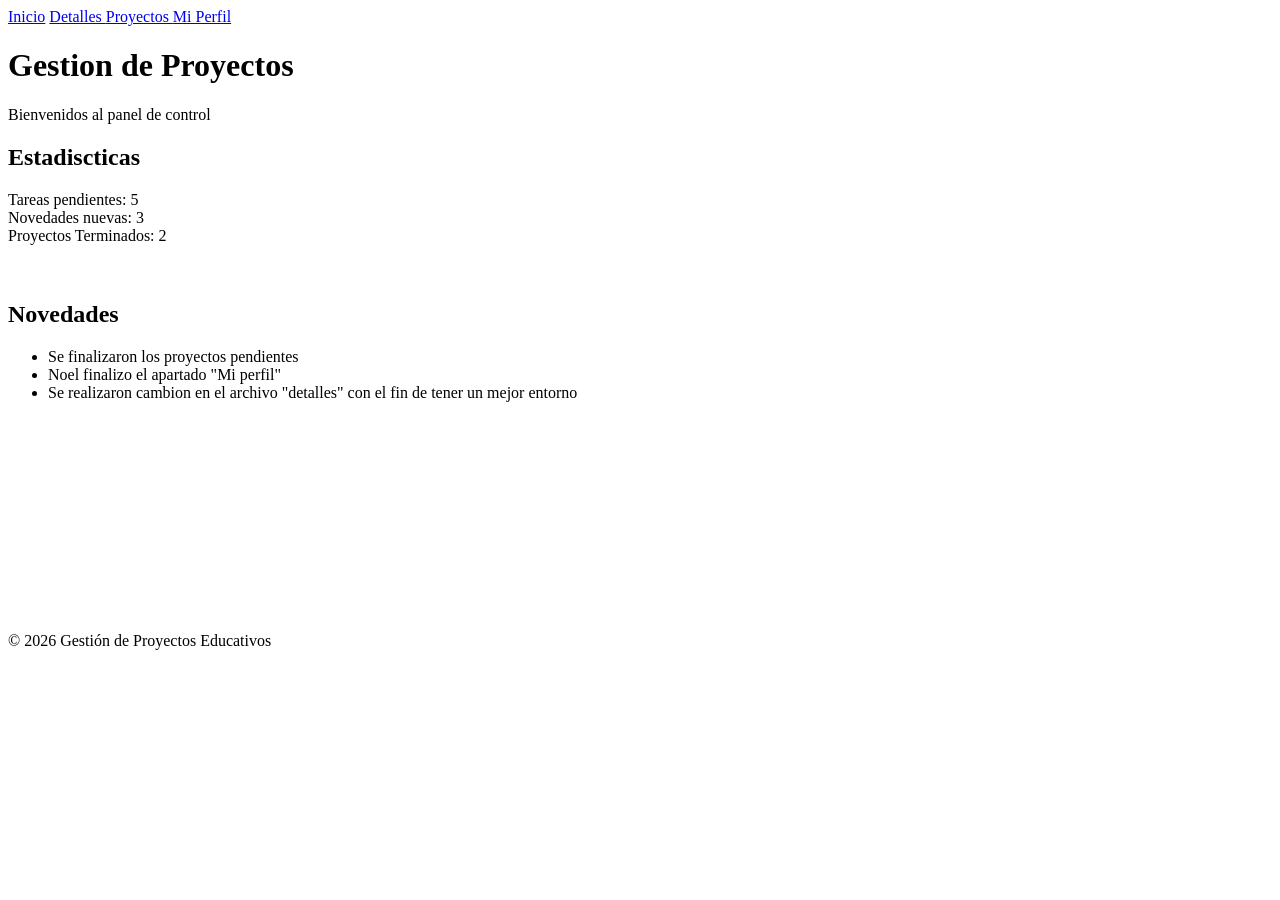
==== index.html @ 0f6deae3 "Cambiando algunos detalles en las vistas" ====
<!DOCTYPE html>
<html lang="es">

<head>
    <meta charset="UTF-8">
    <meta name="viewport" content="width=device-width, initial-scale=1.0">
    <title>Pagina Principal</title>
</head>

<body>
    <header>
        <nav>
            <a href="index.html">Inicio</a>
            <a href="detalle.html"> Detalles </a>
            <a href="proyectos.html"> Proyectos </a>
            <a href="perfil.html"> Mi Perfil</a>
        </nav>
        <h1>Gestion de Proyectos</h1>
        <p>Bienvenidos al panel de control</p>
    </header>
    <main>

        <section>
            <h2>Estadiscticas</h2>
            <article>Tareas pendientes: 5</article>
            <article>Novedades nuevas: 3</article>
            <article>Proyectos Terminados: 2</article>

        </section>

        <section>
            <br><br>
            <h2>Novedades</h2>
            <ul>
                <li>Se finalizaron los proyectos pendientes</li>
                <li>Noel finalizo el apartado "Mi perfil"</li>
                <li>Se realizaron cambion en el archivo "detalles" con el fin de tener un mejor entorno</li>
            </ul>

        </section>

        <br><br><br><br><br><br><br><br><br><br><br>

    </main>
    <footer>
        <p>&copy; 2026 Gestión de Proyectos Educativos</p>
    </footer>

</body>

</html>
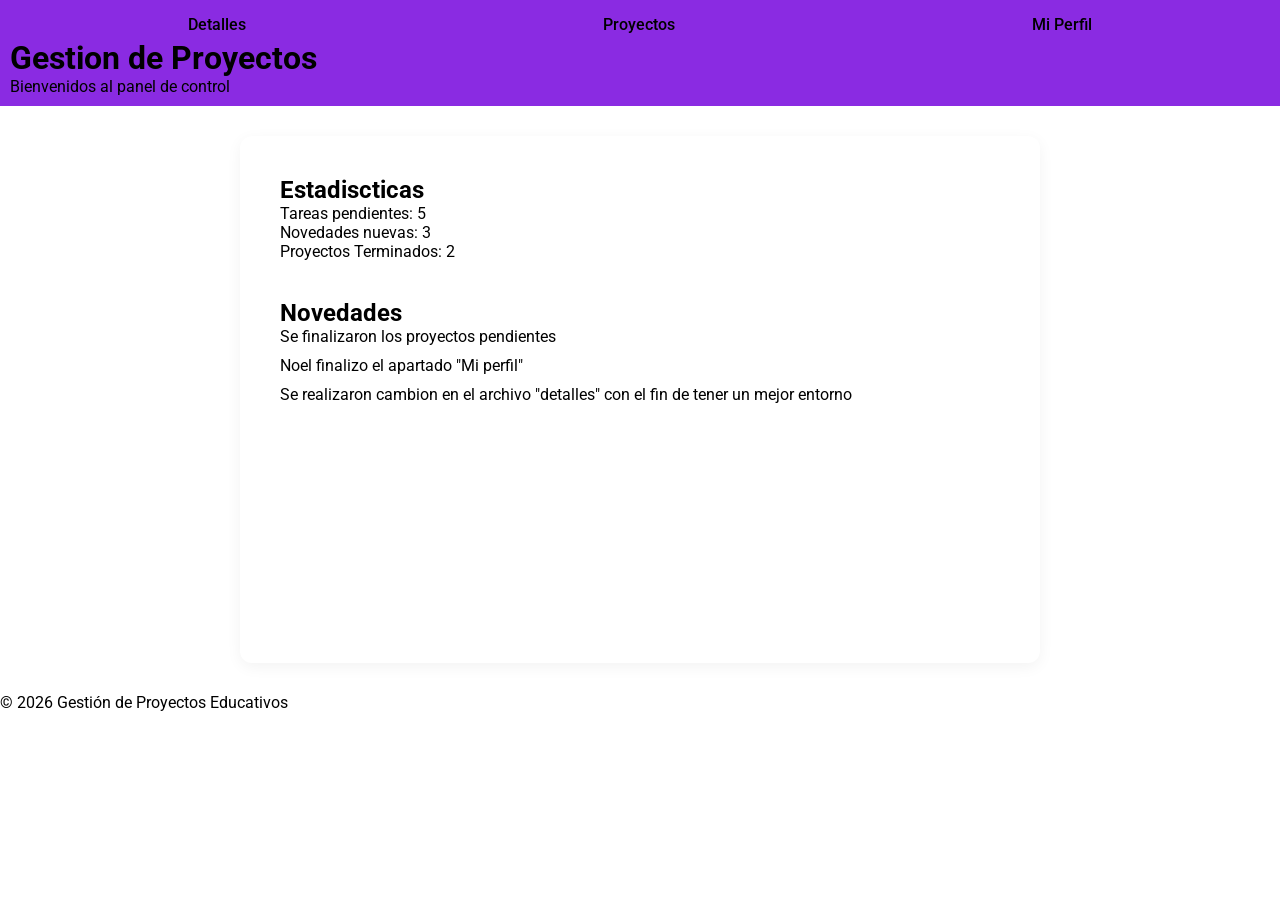
==== commit 300a4aa0: "Agregando estilos a los proyectos" ====
--- a/index.html
+++ b/index.html
@@ -5,12 +5,16 @@
     <meta charset="UTF-8">
     <meta name="viewport" content="width=device-width, initial-scale=1.0">
     <title>Pagina Principal</title>
+    <link rel="stylesheet" href="css/styles.css">
+    <link rel="preconnect" href="https://fonts.googleapis.com">
+    <link rel="preconnect" href="https://fonts.gstatic.com" crossorigin>
+    <link href="https://fonts.googleapis.com/css2?family=Roboto:ital,wght@0,100..900;1,100..900&display=swap"
+        rel="stylesheet">
 </head>
 
 <body>
     <header>
         <nav>
-            <a href="index.html">Inicio</a>
             <a href="detalle.html"> Detalles </a>
             <a href="proyectos.html"> Proyectos </a>
             <a href="perfil.html"> Mi Perfil</a>
--- a/css/styles.css
+++ b/css/styles.css
@@ -0,0 +1,149 @@
+@import url(https://fonts.googleapis.com/css2?family=Roboto:ital,wght@0,100..900;1,100..900&display=swap);
+
+/*Importar la fuente Roboto a css*/
+:root {
+    --fuente: 'Roboto';
+    /*variable de fuente*/
+    /*se usa con var(--fuente), por ejemplo font-family: var(--fuente);*/
+    --text-size: 1.2rem;
+    /*variable de tamaño de texto*/
+}
+
+* {
+    box-sizing: border-box;
+    padding: 0;
+    margin: 0;
+    font-family: var(--fuente);
+}
+
+main {
+    max-width: 800px;
+    margin: 30px auto;
+    padding: 40px;
+    background-color: #ffffff;
+    border-radius: 12px;
+    box-shadow: 0 4px 15px rgba(0, 0, 0, 0.05);
+}
+
+main p {
+    line-height: 1.6;
+    color: #444;
+    margin-bottom: 20px;
+}
+
+main img {
+    display: block;
+    max-width: 100%;
+    width: 250px;
+    margin: 0 auto 30px auto;
+}
+
+main ul {
+    padding-left: 20px;
+    margin-bottom: 30px;
+}
+
+main ul li {
+    margin-bottom: 10px;
+}
+
+main a {
+    color: #8A2BE2;
+    text-decoration: none;
+    font-weight: 500;
+    transition: color 0.3s ease;
+}
+
+main a:hover {
+    color: #4B0082;
+    text-decoration: underline;
+}
+
+main .integrantes {
+    background-color: #f8f9fa;
+    padding: 25px;
+    border-radius: 8px;
+    border-left: 5px solid #8A2BE2;
+}
+
+main section h3 {
+    margin-top: 0;
+    color: #222;
+}
+
+main section ul {
+    list-style-type: none;
+    padding-left: 0;
+    margin-bottom: 0;
+}
+
+
+/*Proyectos.html*/
+
+/* header */
+
+header {
+    display: flex;
+    flex-direction: column;
+    padding: 10px;
+    background-color: #8A2BE2;
+}
+
+.menu {
+    border: none;
+    background-color: #8A2BE2;
+    padding: 5px 0px 0px 0px;
+}
+
+nav {
+    display: none;
+}
+
+/* main */
+
+/* section */
+
+.proyectos {
+    display: flex;
+    flex-direction: column;
+    font-size: var(--text-size);
+}
+
+.proyecto {
+    background-color: #f8f9fa;
+    border-radius: 8px;
+    border-left: 5px solid #8A2BE2;
+    padding: 10px 10px;
+    margin: 15px 0px 0px 0px;
+}
+
+.titulo-proyecto {
+    margin: 10px 0px;
+}
+
+
+/* Navegación en desktop (ancho mínimo 769 px)  */
+
+@media (min-width: 769px) {
+    .menu {
+        display: none;
+    }
+
+    nav {
+        display: flex;
+        justify-content: space-around;
+    }
+
+    nav a {
+        margin: 5px 0px;
+        color: #000;
+        text-decoration: none;
+        font-weight: 500;
+        transition: color 0.3s ease;
+    }
+
+    nav a:hover {
+        color: #fff;
+        text-decoration: underline;
+    }
+}
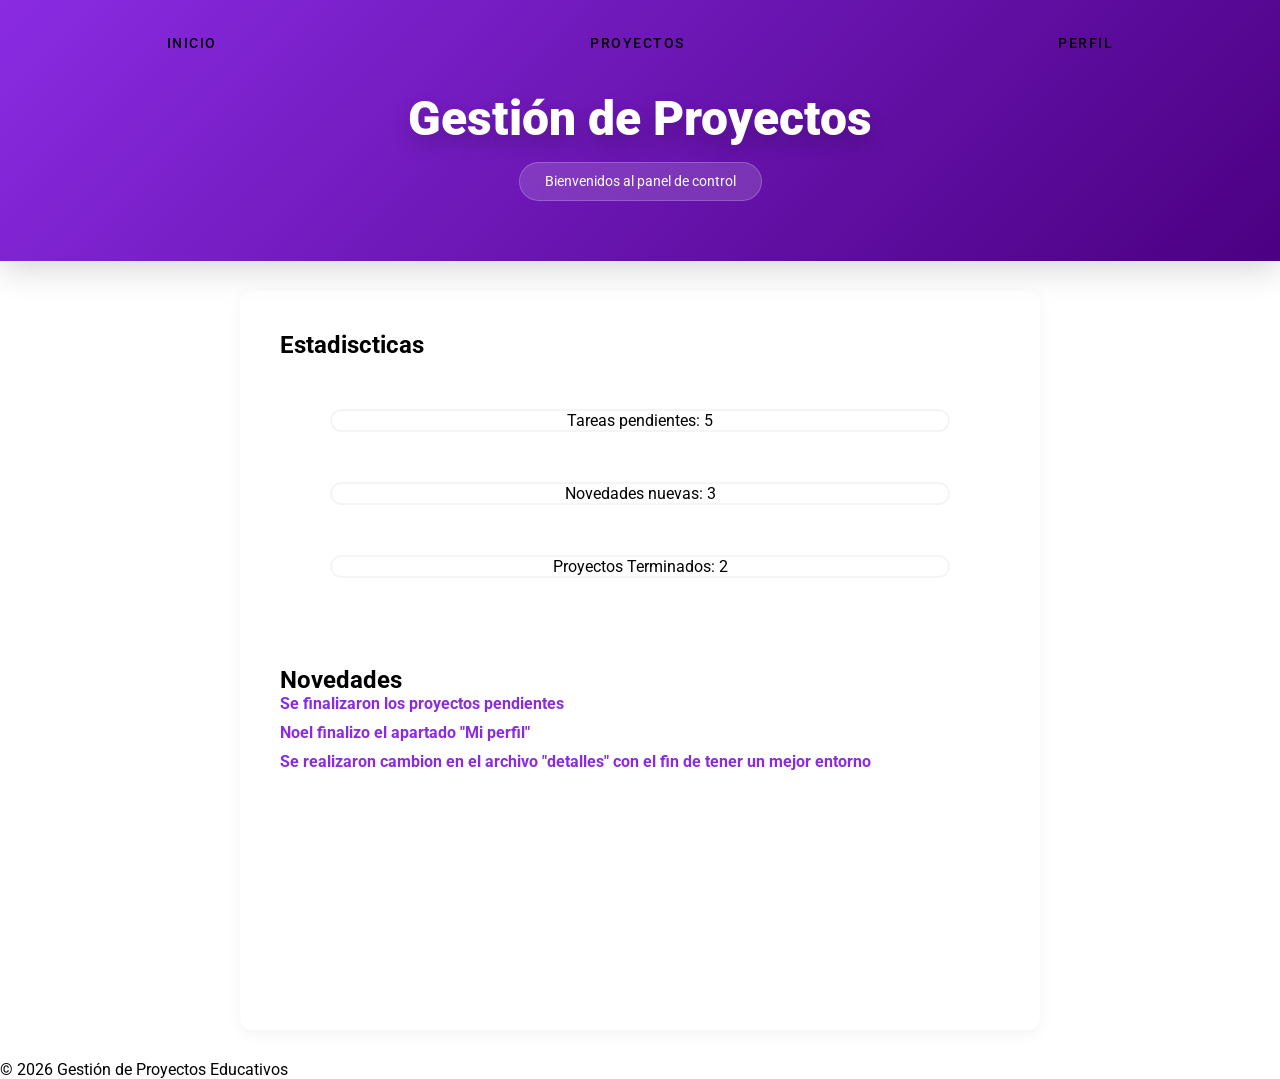
==== commit ff884985: "Cambios en el header de todos para mantener constancia visual, y cambios pequeños en elementos visua" ====
--- a/index.html
+++ b/index.html
@@ -15,12 +15,16 @@
 <body>
     <header>
         <nav>
-            <a href="detalle.html"> Detalles </a>
-            <a href="proyectos.html"> Proyectos </a>
-            <a href="perfil.html"> Mi Perfil</a>
+            <a href="index.html">Inicio</a>
+            <a href="proyectos.html">Proyectos</a>
+            <a href="perfil.html">Perfil</a>
         </nav>
-        <h1>Gestion de Proyectos</h1>
-        <p>Bienvenidos al panel de control</p>
+        <div class="header-content">
+            <h1>Gestión de Proyectos</h1>
+            <div class="proyecto-info">
+                <p>Bienvenidos al panel de control</p>
+            </div>
+        </div>
     </header>
     <main>
 
@@ -36,9 +40,9 @@
             <br><br>
             <h2>Novedades</h2>
             <ul>
-                <li>Se finalizaron los proyectos pendientes</li>
-                <li>Noel finalizo el apartado "Mi perfil"</li>
-                <li>Se realizaron cambion en el archivo "detalles" con el fin de tener un mejor entorno</li>
+                <li style="font-weight: bold; color: #8A2BE2;">Se finalizaron los proyectos pendientes</li>
+                <li style="font-weight: bold; color: #8A2BE2;">Noel finalizo el apartado "Mi perfil"</li>
+                <li style="font-weight: bold; color: #8A2BE2;">Se realizaron cambion en el archivo "detalles" con el fin de tener un mejor entorno</li>
             </ul>
 
         </section>
--- a/css/styles.css
+++ b/css/styles.css
@@ -77,6 +77,69 @@
     margin-bottom: 0;
 }
 
+/*Perfil*/
+
+h1 {
+    margin: 100px;
+    text-align: center;
+}
+.containerPerfil {
+    margin: 80px auto;
+    display: grid;
+    grid-template-rows: repeat(5,1fr);
+
+}
+article {
+    display: flex;
+    gap: 20px;
+    border-radius: 20px;
+    flex-direction: column;
+    text-align: center;
+    align-items: center;
+    justify-content: space-between;
+    border: 2px solid #f5f5f5;
+    margin-left: 50px;
+    margin-right: 50px;
+    margin: 50px;
+}
+article:hover {
+    box-shadow: 0 2px 15px 0 #000000;
+}
+img {
+    width: 100px;
+}
+.img-perfiles { 
+    display: grid;
+    width: 100%;
+    grid-template-columns: repeat(3,1fr);
+    grid-template-rows: repeat(4,1fr,);
+    border-bottom: solid #f5f5f5;
+}
+.img-gradiente {
+    background-image: linear-gradient(to top, gray 0%,black 100%);
+    grid-column: 1/4;
+    grid-row: 1/3;
+    border-top-left-radius: 20px;
+    border-top-right-radius: 20px;
+}
+.img-perfil {
+    align-self: center;
+    border-radius: 50%;
+    width: 100%;
+    transform: scale(0.5);
+    grid-column: 2;
+    grid-row: 2/4;
+}
+.img-fondo {
+    border-top-left-radius: 20px;
+    border-top-right-radius: 20px;
+    width: 100%;
+    height: 400px;
+    grid-column: 1/4;
+    grid-row: 1/3;
+    object-fit: cover;
+}
+
 
 /*Proyectos.html*/
 
@@ -85,18 +148,80 @@
 header {
     display: flex;
     flex-direction: column;
-    padding: 10px;
-    background-color: #8A2BE2;
-}
-
-.menu {
-    border: none;
-    background-color: #8A2BE2;
-    padding: 5px 0px 0px 0px;
+    padding: 80px 20px 60px 20px;
+    background: linear-gradient(135deg, #8A2BE2 0%, #4B0082 100%);
+    color: white;
+    box-shadow: 0 10px 30px rgba(0, 0, 0, 0.15);
+    position: relative;
+    overflow: hidden;
 }
 
 nav {
-    display: none;
+    width: 100%;
+    position: absolute;
+    top: 30px;
+    left: 0;
+    display: flex;
+    justify-content: center;
+    gap: 40px;
+}
+
+nav a {
+    color: rgba(255, 255, 255, 0.8);
+    text-decoration: none;
+    font-weight: 600;
+    font-size: 0.85rem;
+    text-transform: uppercase;
+    letter-spacing: 1.5px;
+    transition: all 0.3s ease;
+}
+
+nav a:hover {
+    color: white;
+    transform: translateY(-2px);
+}
+
+header h1 {
+    margin: 10px 0 15px 0;
+    font-size: 3rem;
+    font-weight: 900;
+    text-align: center;
+    text-shadow: 0 10px 20px rgba(0, 0, 0, 0.2);
+}
+
+.header-content {
+    text-align: center;
+}
+
+.proyecto-info {
+    display: flex;
+    justify-content: center;
+    gap: 25px;
+    font-size: 0.9rem;
+    background: rgba(255, 255, 255, 0.15);
+    padding: 10px 25px;
+    border-radius: 100px;
+    width: fit-content;
+    margin: 0 auto;
+    backdrop-filter: blur(10px);
+    border: 1px solid rgba(255, 255, 255, 0.2);
+}
+
+main img {
+    display: block;
+    max-width: 100%;
+    width: 280px;
+    margin: 0 auto 50px auto;
+}
+
+@media (max-width: 768px) {
+    header h1 { font-size: 2rem; }
+    nav { gap: 20px; top: 20px; }
+    .proyecto-info {
+        flex-direction: column;
+        gap: 5px;
+        border-radius: 15px;
+    }
 }
 
 /* main */
@@ -106,19 +231,36 @@
 .proyectos {
     display: flex;
     flex-direction: column;
-    font-size: var(--text-size);
+    gap: 20px;
 }
 
 .proyecto {
+    display: flex;
+    flex-direction: column;
+    gap: 15px;
+    padding: 25px;
+    align-items: center;
+    text-align: center;
     background-color: #f8f9fa;
     border-radius: 8px;
     border-left: 5px solid #8A2BE2;
-    padding: 10px 10px;
-    margin: 15px 0px 0px 0px;
-}
-
-.titulo-proyecto {
-    margin: 10px 0px;
+    margin: 15px 0;
+}
+
+.proyecto a {
+    align-self: center;
+    background-color: #8A2BE2;
+    color: white !important;
+    padding: 10px 20px;
+    border-radius: 5px;
+    text-decoration: none;
+    font-weight: bold;
+    transition: background 0.3s, transform 0.2s;
+}
+
+.proyecto a:hover {
+    background-color: #4B0082;
+    transform: translateY(-2px);
 }
 
 
@@ -146,4 +288,39 @@
         color: #fff;
         text-decoration: underline;
     }
+}
+
+nav a:active, .proyecto a:active {
+    transform: scale(0.95); 
+}
+
+nav a:focus, .proyecto a:focus, select:focus {
+    outline: 2px solid #4B0082;
+    outline-offset: 3px;
+}
+
+aside form {
+    display: flex;
+    flex-direction: column; /* Alinea etiquetas y selects uno abajo del otro */
+    gap: 12px;              /* Espacio uniforme entre cada campo */
+    padding: 20px;
+    background-color: #ffffff;
+    border: 1px solid #e0e0e0;
+    border-radius: 10px;
+    box-shadow: 0 2px 5px rgba(0,0,0,0.02);
+}
+
+aside select {
+    padding: 10px;
+    border: 1px solid #ccc;
+    border-radius: 5px;
+    font-size: 0.9rem;
+    background-color: white;
+    cursor: pointer;
+    transition: border-color 0.3s;
+}
+
+aside select:focus {
+    border-color: #8A2BE2; /* El violeta de tu proyecto */
+    outline: none;
 }
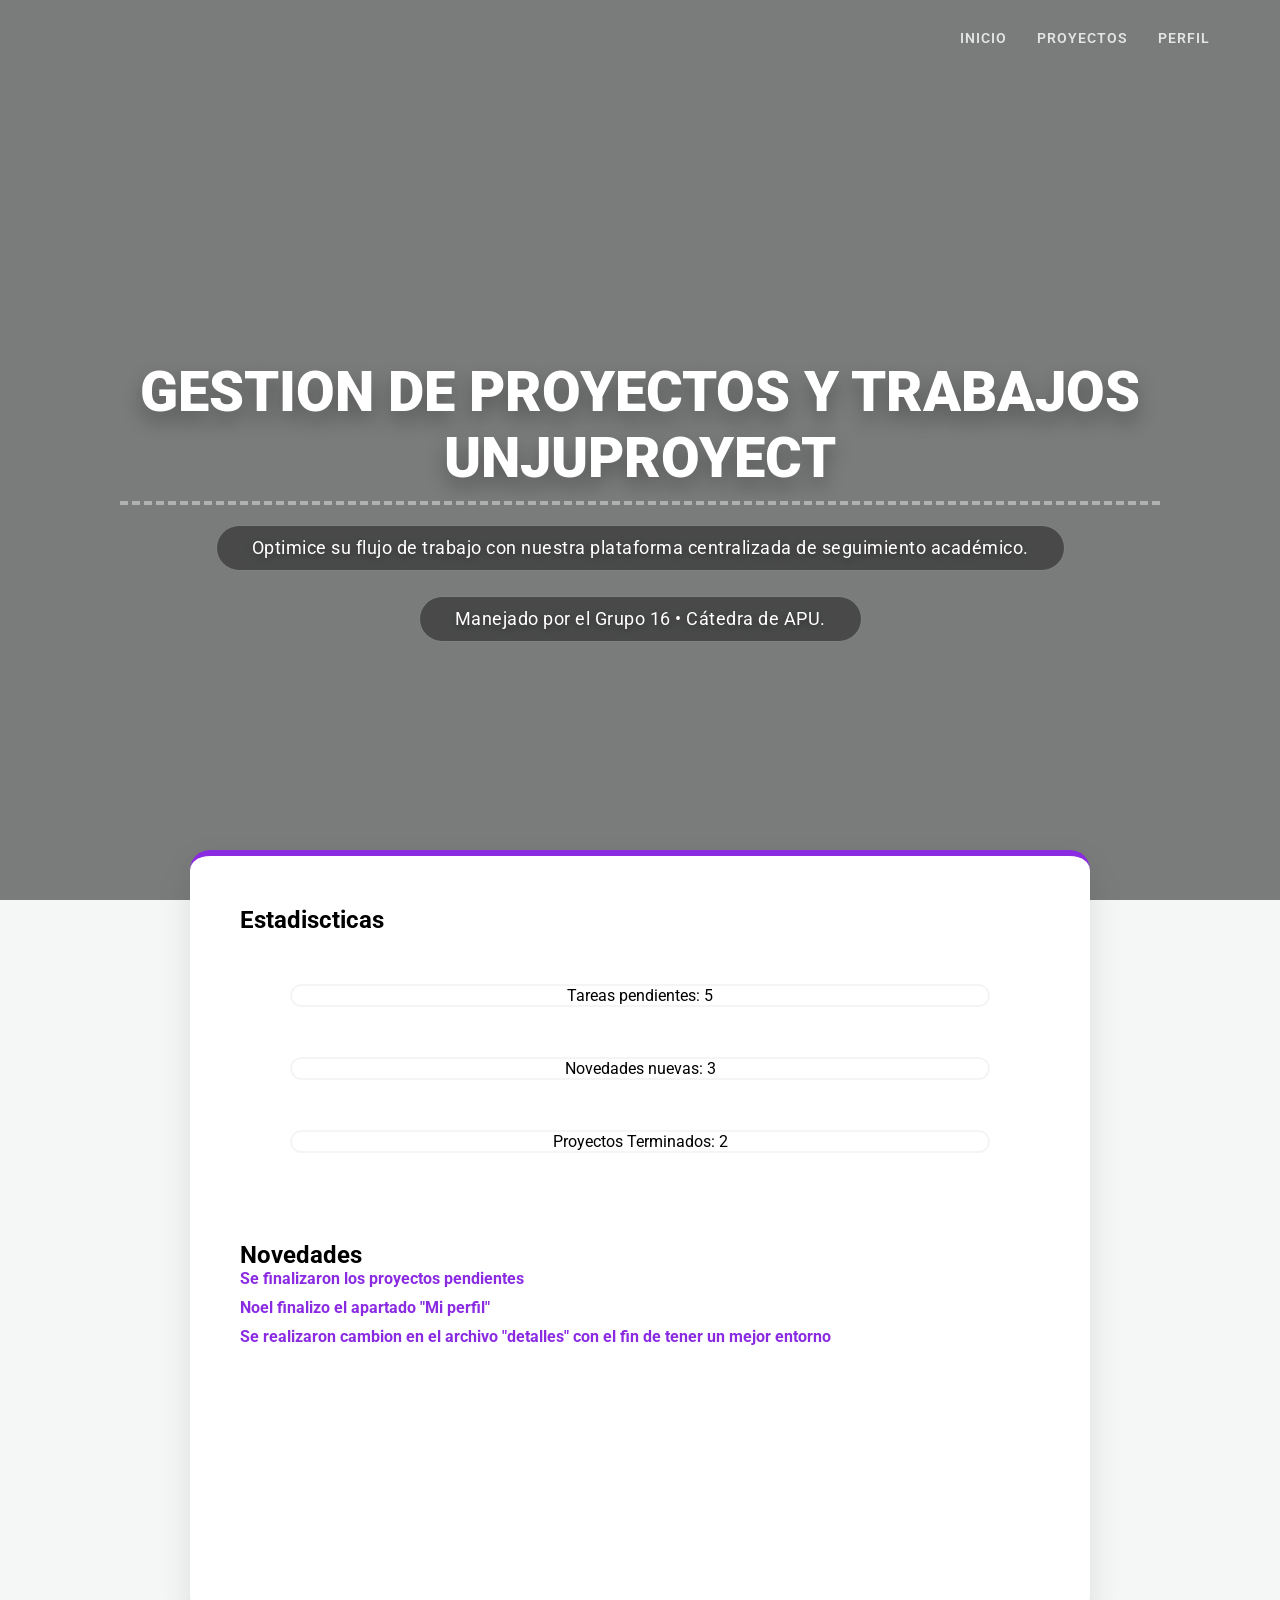
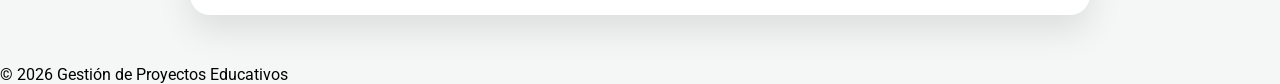
==== commit a2768be6: "Cambios en el header y en el fondo a un tono mas gris," ====
--- a/index.html
+++ b/index.html
@@ -10,6 +10,21 @@
     <link rel="preconnect" href="https://fonts.gstatic.com" crossorigin>
     <link href="https://fonts.googleapis.com/css2?family=Roboto:ital,wght@0,100..900;1,100..900&display=swap"
         rel="stylesheet">
+        <style>
+        #titulo-h1 {
+            color: #ffffff;
+            font-size: 3.5rem;
+            font-weight: 900;
+            text-transform: uppercase;
+            display: inline-block;
+            padding-bottom: 10px;
+            margin-bottom: 20px;
+    
+            border-bottom: 4px dashed rgba(255, 255, 255, 0.4); 
+    
+            text-shadow: 0 10px 20px rgba(0, 0, 0, 0.3);
+}
+        </style>
 </head>
 
 <body>
@@ -20,9 +35,10 @@
             <a href="perfil.html">Perfil</a>
         </nav>
         <div class="header-content">
-            <h1>Gestión de Proyectos</h1>
+            <h1 id="titulo-h1">Gestion de Proyectos y Trabajos UNJUPROYECT</h1>
             <div class="proyecto-info">
-                <p>Bienvenidos al panel de control</p>
+                <p>Optimice su flujo de trabajo con nuestra plataforma centralizada de seguimiento académico.</p>
+                <p>Manejado por el Grupo 16 • Cátedra de APU.</p>
             </div>
         </div>
     </header>
--- a/css/styles.css
+++ b/css/styles.css
@@ -17,12 +17,15 @@
 }
 
 main {
-    max-width: 800px;
-    margin: 30px auto;
-    padding: 40px;
+    max-width: 900px;
+    margin: -50px auto 50px auto;
+    padding: 50px;
     background-color: #ffffff;
-    border-radius: 12px;
-    box-shadow: 0 4px 15px rgba(0, 0, 0, 0.05);
+    border-radius: 20px;
+    box-shadow: 0 15px 35px rgba(0, 0, 0, 0.1);
+    position: relative;
+    z-index: 10;
+    border-top: 6px solid #8A2BE2;
 }
 
 main p {
@@ -148,10 +151,16 @@
 header {
     display: flex;
     flex-direction: column;
-    padding: 80px 20px 60px 20px;
-    background: linear-gradient(135deg, #8A2BE2 0%, #4B0082 100%);
+    justify-content: center;
+    align-items: center;
+    height: 100vh;
+    width: 100%;
+    padding: 20px;
+    background-image: linear-gradient(rgba(0, 0, 0, 0.5), rgba(0, 0, 0, 0.5)), url('https://www.unir.net/wp-content/uploads/2021/02/Pro1.webp');
+    background-size: cover;
+    background-position: center;
+    background-attachment: fixed;
     color: white;
-    box-shadow: 0 10px 30px rgba(0, 0, 0, 0.15);
     position: relative;
     overflow: hidden;
 }
@@ -159,34 +168,89 @@
 nav {
     width: 100%;
     position: absolute;
-    top: 30px;
-    left: 0;
-    display: flex;
-    justify-content: center;
+    top: 40px;
+    right: 60px;
+    display: flex;
+    justify-content: flex-end;
     gap: 40px;
 }
 
 nav a {
-    color: rgba(255, 255, 255, 0.8);
+    color: rgba(255, 255, 255, 0.9);
     text-decoration: none;
     font-weight: 600;
-    font-size: 0.85rem;
+    font-size: 0.95rem;
     text-transform: uppercase;
     letter-spacing: 1.5px;
-    transition: all 0.3s ease;
+    position: relative;
+    padding-bottom: 8px;
+    transition: color 0.3s ease;
+}
+
+nav a::after {
+    content: '';
+    position: absolute;
+    width: 0;
+    height: 2px;
+    bottom: 0;
+    left: 0;
+    background-color: #8A2BE2;
+    transition: width 0.5s ease;
 }
 
 nav a:hover {
     color: white;
-    transform: translateY(-2px);
+}
+
+nav a:hover::after {
+    width: 100%;
 }
 
 header h1 {
-    margin: 10px 0 15px 0;
-    font-size: 3rem;
+    font-size: 4.5rem;
     font-weight: 900;
     text-align: center;
-    text-shadow: 0 10px 20px rgba(0, 0, 0, 0.2);
+    text-transform: uppercase;
+    text-shadow: 0 10px 30px rgba(0, 0, 0, 0.5);
+    margin-bottom: 40px;
+}
+
+.proyecto-info {
+    display: flex;
+    flex-direction: column;
+    align-items: center;
+    gap: 15px;
+    background: transparent !important;
+    border: none !important;
+    backdrop-filter: none !important;
+    padding: 0 !important;
+    box-shadow: none !important;
+}
+
+.proyecto-info p {
+    background: rgba(0, 0, 0, 0.4);
+    padding: 12px 35px;
+    border-radius: 100px;
+    backdrop-filter: blur(12px);
+    border: 1px solid rgba(255, 255, 255, 0.3);
+    font-size: 1.1rem;
+    letter-spacing: 0.5px;
+    font-weight: 400;
+    color: #ffffff;
+    text-shadow: 0 2px 10px rgba(0, 0, 0, 0.5);
+    transition: all 0.3s ease;
+}
+
+@media (max-width: 768px) {
+    header h1 {
+        font-size: 2.5rem;
+    }
+    nav {
+        right: 0;
+        justify-content: center;
+        padding-right: 0;
+        top: 20px;
+    }
 }
 
 .header-content {
@@ -263,6 +327,12 @@
     transform: translateY(-2px);
 }
 
+.proyecto-info p:hover {
+    background: rgba(138, 43, 226, 0.3);
+    border-color: rgba(138, 43, 226, 0.5);
+    transform: translateY(-3px);
+    cursor: default;
+}
 
 /* Navegación en desktop (ancho mínimo 769 px)  */
 
@@ -272,22 +342,50 @@
     }
 
     nav {
-        display: flex;
-        justify-content: space-around;
-    }
-
-    nav a {
-        margin: 5px 0px;
-        color: #000;
-        text-decoration: none;
-        font-weight: 500;
-        transition: color 0.3s ease;
-    }
-
-    nav a:hover {
-        color: #fff;
-        text-decoration: underline;
-    }
+    width: 100%;
+    position: absolute;
+    top: 30px;
+    right: 50px; 
+    display: flex;
+    justify-content: flex-end; 
+    gap: 30px;
+    padding-right: 20px;
+}
+
+nav a {
+    color: rgba(255, 255, 255, 0.8);
+    text-decoration: none;
+    font-weight: 600;
+    font-size: 0.9rem;
+    text-transform: uppercase;
+    letter-spacing: 1px;
+    position: relative; 
+    padding-bottom: 5px;
+    transition: color 0.3s ease;
+}
+
+nav a::after {
+    content: '';
+    position: absolute;
+    width: 0;
+    height: 2px;
+    bottom: 0;
+    left: 0;
+    background-color: white;
+    transition: width 0.5s ease; 
+}
+
+nav a:hover {
+    color: white;
+}
+
+nav a:hover::after {
+    width: 100%; 
+}
+
+nav a:active {
+    transform: scale(0.95);
+}
 }
 
 nav a:active, .proyecto a:active {
@@ -301,8 +399,8 @@
 
 aside form {
     display: flex;
-    flex-direction: column; /* Alinea etiquetas y selects uno abajo del otro */
-    gap: 12px;              /* Espacio uniforme entre cada campo */
+    flex-direction: column; 
+    gap: 12px;             
     padding: 20px;
     background-color: #ffffff;
     border: 1px solid #e0e0e0;
@@ -321,6 +419,10 @@
 }
 
 aside select:focus {
-    border-color: #8A2BE2; /* El violeta de tu proyecto */
+    border-color: #8A2BE2;
     outline: none;
+}
+
+body {
+    background-color: #f4f7f6; /* Boby gris para el contenido main */
 }
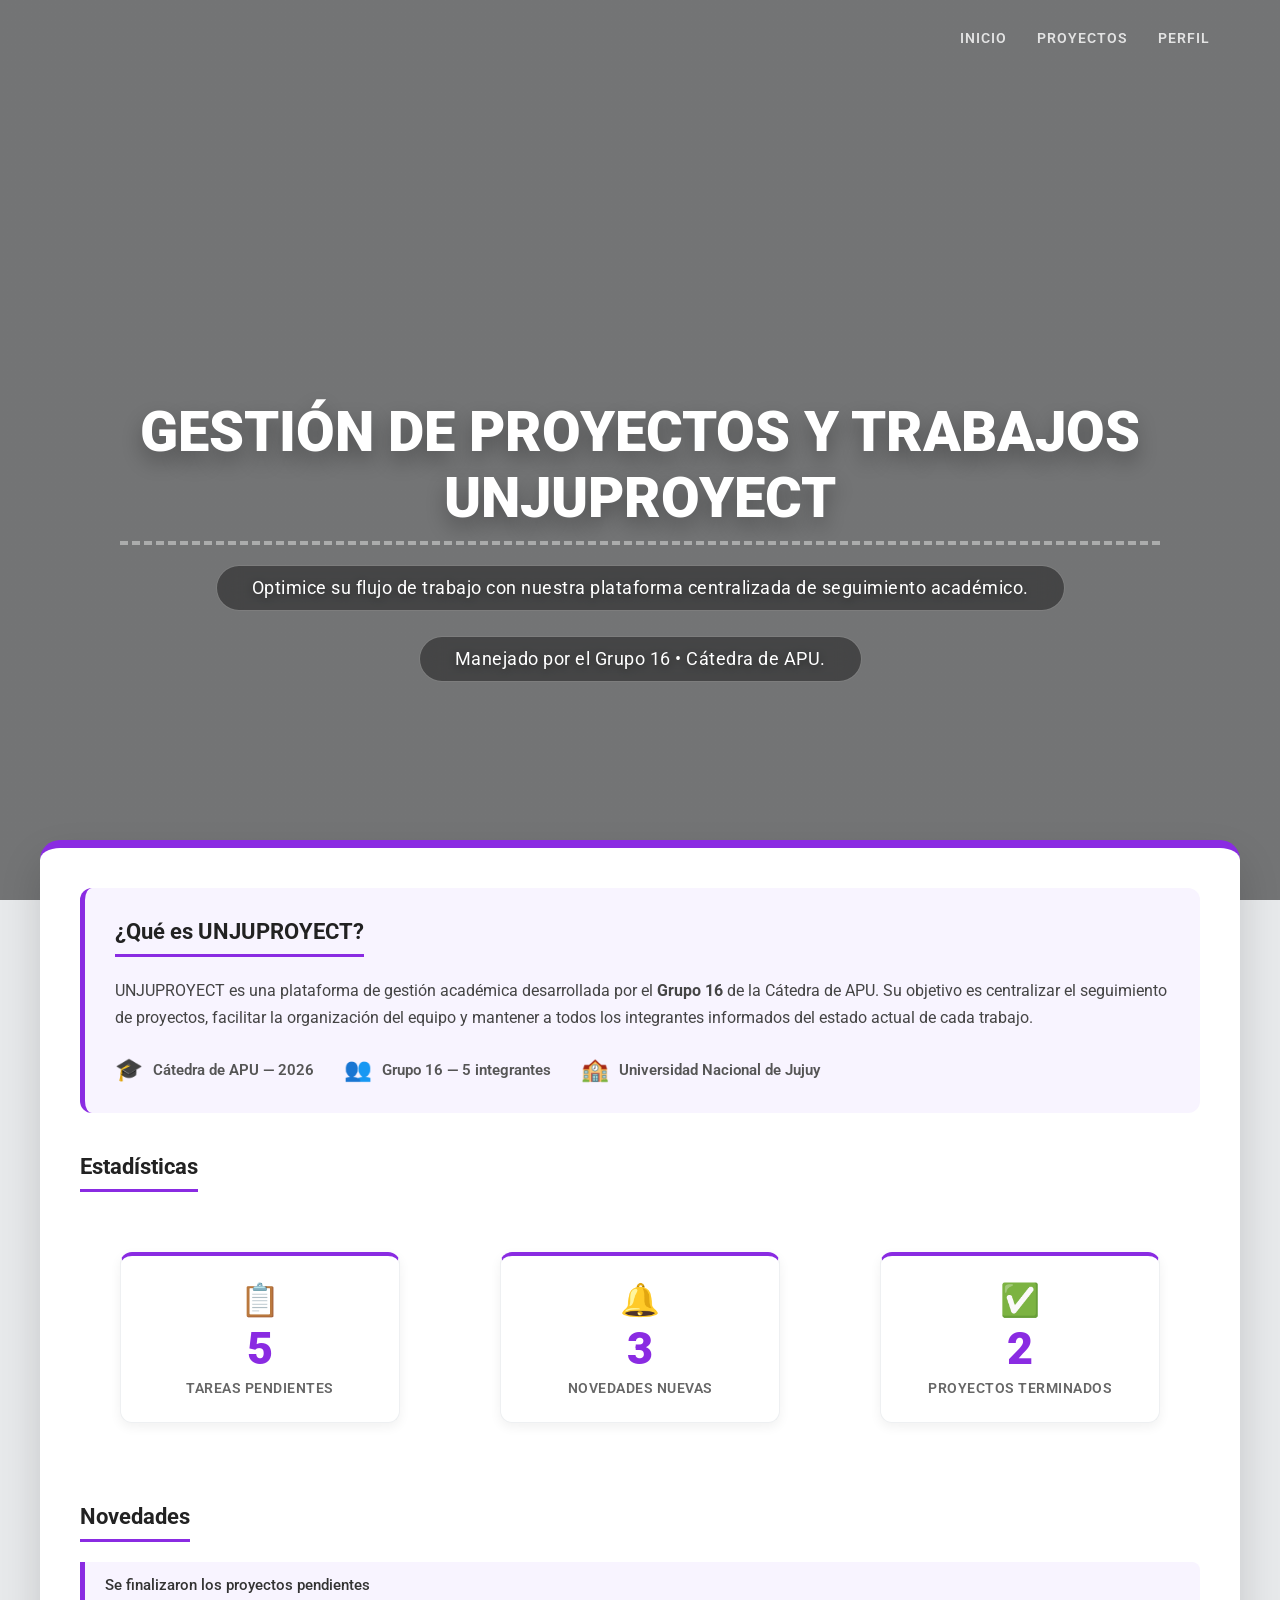
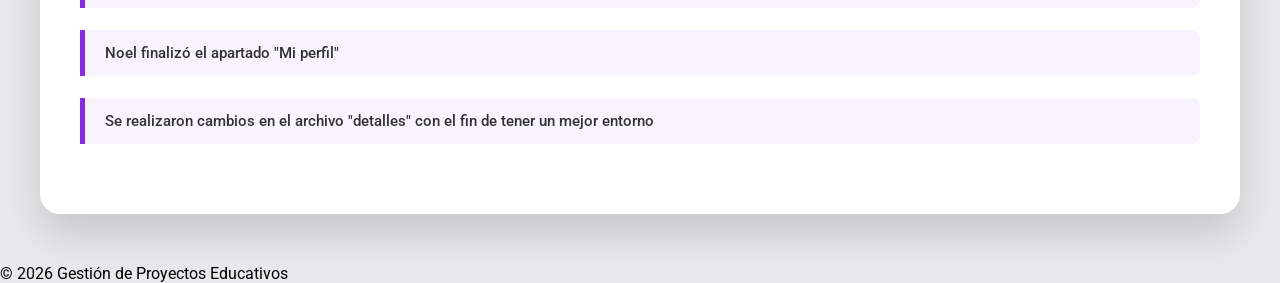
==== commit 79f57797: "Correccion del index, junto a implementacion de mas informacion y se agrego estilo en el archivo sty" ====
--- a/index.html
+++ b/index.html
@@ -10,21 +10,6 @@
     <link rel="preconnect" href="https://fonts.gstatic.com" crossorigin>
     <link href="https://fonts.googleapis.com/css2?family=Roboto:ital,wght@0,100..900;1,100..900&display=swap"
         rel="stylesheet">
-        <style>
-        #titulo-h1 {
-            color: #ffffff;
-            font-size: 3.5rem;
-            font-weight: 900;
-            text-transform: uppercase;
-            display: inline-block;
-            padding-bottom: 10px;
-            margin-bottom: 20px;
-    
-            border-bottom: 4px dashed rgba(255, 255, 255, 0.4); 
-    
-            text-shadow: 0 10px 20px rgba(0, 0, 0, 0.3);
-}
-        </style>
 </head>
 
 <body>
@@ -35,37 +20,78 @@
             <a href="perfil.html">Perfil</a>
         </nav>
         <div class="header-content">
-            <h1 id="titulo-h1">Gestion de Proyectos y Trabajos UNJUPROYECT</h1>
+            <h1 id="titulo-h1">Gestión de Proyectos y Trabajos UNJUPROYECT</h1>
             <div class="proyecto-info">
                 <p>Optimice su flujo de trabajo con nuestra plataforma centralizada de seguimiento académico.</p>
                 <p>Manejado por el Grupo 16 • Cátedra de APU.</p>
             </div>
+            
         </div>
     </header>
+
     <main>
 
-        <section>
-            <h2>Estadiscticas</h2>
-            <article>Tareas pendientes: 5</article>
-            <article>Novedades nuevas: 3</article>
-            <article>Proyectos Terminados: 2</article>
-
+        <section class="seccion-sobre">
+            <h2 class="seccion-titulo">¿Qué es UNJUPROYECT?</h2>
+            <p class="sobre-descripcion">
+                UNJUPROYECT es una plataforma de gestión académica desarrollada por el <strong>Grupo 16</strong>
+                de la Cátedra de APU. Su objetivo es centralizar el seguimiento de proyectos, facilitar
+                la organización del equipo y mantener a todos los integrantes informados del estado actual
+                de cada trabajo.
+            </p>
+            <div class="sobre-datos">
+                <div class="sobre-dato">
+                    <span class="sobre-icono">🎓</span>
+                    <span class="sobre-texto">Cátedra de APU — 2026</span>
+                </div>
+                <div class="sobre-dato">
+                    <span class="sobre-icono">👥</span>
+                    <span class="sobre-texto">Grupo 16 — 5 integrantes</span>
+                </div>
+                <div class="sobre-dato">
+                    <span class="sobre-icono">🏫</span>
+                    <span class="sobre-texto">Universidad Nacional de Jujuy</span>
+                </div>
+            </div>
         </section>
 
-        <section>
-            <br><br>
-            <h2>Novedades</h2>
-            <ul>
-                <li style="font-weight: bold; color: #8A2BE2;">Se finalizaron los proyectos pendientes</li>
-                <li style="font-weight: bold; color: #8A2BE2;">Noel finalizo el apartado "Mi perfil"</li>
-                <li style="font-weight: bold; color: #8A2BE2;">Se realizaron cambion en el archivo "detalles" con el fin de tener un mejor entorno</li>
-            </ul>
-
+        <!-- Sección de estadísticas -->
+        <section class="seccion-estadisticas">
+            <h2 class="seccion-titulo">Estadísticas</h2>
+            <div class="tarjetas-grid">
+                <article class="tarjeta-stat">
+                    <span class="stat-icono">📋</span>
+                    <span class="stat-numero">5</span>
+                    <span class="stat-etiqueta">Tareas Pendientes</span>
+                </article>
+                <article class="tarjeta-stat">
+                    <span class="stat-icono">🔔</span>
+                    <span class="stat-numero">3</span>
+                    <span class="stat-etiqueta">Novedades Nuevas</span>
+                </article>
+                <article class="tarjeta-stat">
+                    <span class="stat-icono">✅</span>
+                    <span class="stat-numero">2</span>
+                    <span class="stat-etiqueta">Proyectos Terminados</span>
+                </article>
+            </div>
         </section>
 
-        <br><br><br><br><br><br><br><br><br><br><br>
+        <!-- Sección de novedades -->
+        <section class="seccion-novedades">
+            <h2 class="seccion-titulo">Novedades</h2>
+            <ul class="lista-novedades">
+                <li class="novedad-item">Se finalizaron los proyectos pendientes</li>
+                <li class="novedad-item">Noel finalizó el apartado "Mi perfil"</li>
+                <li class="novedad-item">Se realizaron cambios en el archivo "detalles" con el fin de tener un mejor entorno</li>
+            </ul>
+        </section>
+
+        <!-- Sección sobre el proyecto -->
+        
 
     </main>
+
     <footer>
         <p>&copy; 2026 Gestión de Proyectos Educativos</p>
     </footer>
--- a/css/styles.css
+++ b/css/styles.css
@@ -7,6 +7,7 @@
     /*se usa con var(--fuente), por ejemplo font-family: var(--fuente);*/
     --text-size: 1.2rem;
     /*variable de tamaño de texto*/
+    --color-boxes:#8A2BE2;
 }
 
 * {
@@ -17,15 +18,19 @@
 }
 
 main {
-    max-width: 900px;
-    margin: -50px auto 50px auto;
-    padding: 50px;
+    max-width: 1200px; 
+    width: 95%;
+    margin: -60px auto 50px auto;
+    padding: 40px;
     background-color: #ffffff;
     border-radius: 20px;
-    box-shadow: 0 15px 35px rgba(0, 0, 0, 0.1);
+    
+    border-top: 8px solid #8A2BE2; 
+    
+    box-shadow: 0 20px 40px rgba(0, 0, 0, 0.15);
     position: relative;
     z-index: 10;
-    border-top: 6px solid #8A2BE2;
+    box-sizing: border-box;
 }
 
 main p {
@@ -89,21 +94,18 @@
 .containerPerfil {
     margin: 80px auto;
     display: grid;
-    grid-template-rows: repeat(5,1fr);
-
+    grid-template-columns: repeat(5,1fr);
 }
 article {
+    background-color: white;
     display: flex;
     gap: 20px;
     border-radius: 20px;
     flex-direction: column;
     text-align: center;
-    align-items: center;
     justify-content: space-between;
-    border: 2px solid #f5f5f5;
-    margin-left: 50px;
-    margin-right: 50px;
-    margin: 50px;
+    border: 2px solid #e4e4e4;
+    margin: 40px;
 }
 article:hover {
     box-shadow: 0 2px 15px 0 #000000;
@@ -115,23 +117,26 @@
     display: grid;
     width: 100%;
     grid-template-columns: repeat(3,1fr);
-    grid-template-rows: repeat(4,1fr,);
-    border-bottom: solid #f5f5f5;
+    grid-template-rows: repeat(4,80px);
+    border-bottom: solid #e4e4e4;
+    align-content: center;
 }
 .img-gradiente {
-    background-image: linear-gradient(to top, gray 0%,black 100%);
+    background-image: linear-gradient(to top, #282A35 100%);
     grid-column: 1/4;
     grid-row: 1/3;
     border-top-left-radius: 20px;
     border-top-right-radius: 20px;
 }
 .img-perfil {
-    align-self: center;
     border-radius: 50%;
-    width: 100%;
+    object-fit: cover;
+    width: 200px;
+    height: 200px;
     transform: scale(0.5);
     grid-column: 2;
     grid-row: 2/4;
+    align-self: center;
 }
 .img-fondo {
     border-top-left-radius: 20px;
@@ -142,7 +147,6 @@
     grid-row: 1/3;
     object-fit: cover;
 }
-
 
 /*Proyectos.html*/
 
@@ -255,6 +259,7 @@
 
 .header-content {
     text-align: center;
+    padding-top: 80px;
 }
 
 .proyecto-info {
@@ -292,23 +297,37 @@
 
 /* section */
 
-.proyectos {
+.proyecto {
+    grid-column: span 2; 
+    background: #ffffff;
+    border-radius: 15px;
+    padding: 25px;
     display: flex;
     flex-direction: column;
-    gap: 20px;
-}
-
-.proyecto {
-    display: flex;
-    flex-direction: column;
-    gap: 15px;
-    padding: 25px;
+    justify-content: space-between;
     align-items: center;
     text-align: center;
-    background-color: #f8f9fa;
-    border-radius: 8px;
-    border-left: 5px solid #8A2BE2;
-    margin: 15px 0;
+    border: 1px solid #eef0f2;
+    box-shadow: 0 5px 15px rgba(0,0,0,0.05);
+    min-height: 420px;
+    transition: all 0.3s ease;
+}
+
+.proyecto:nth-child(4) {
+    grid-column: 2 / span 2;
+}
+
+
+.proyecto:nth-child(5) {
+    grid-column: 4 / span 2;
+}
+
+
+.proyecto img {
+    max-width: 140px;
+    height: 100px;
+    object-fit: contain;
+    margin-bottom: 15px;
 }
 
 .proyecto a {
@@ -396,33 +415,222 @@
     outline: 2px solid #4B0082;
     outline-offset: 3px;
 }
+/* Filtro de proyecto */
+aside {
+    width: 100%;
+    margin-bottom: 40px;
+}
 
 aside form {
     display: flex;
-    flex-direction: column; 
-    gap: 12px;             
-    padding: 20px;
+    justify-content: space-between;
+    align-items: flex-end;
+    gap: 20px;
+    width: 100%;
+}
+
+.filtros {
+    flex: 1; 
+    display: flex;
+    flex-direction: column;
+    gap: 8px;
+}
+
+aside select {
+    width: 100%;
+    padding: 12px;
+    border-radius: 8px;
+    border: 1px solid #ddd;
+    font-family: inherit;
+}
+
+body {
+    background-color: #E7E9EB; /* Boby gris para el contenido main */
+}
+
+/* ============================================
+   ESTILOS PARA INDEX.HTML
+   ============================================ */
+
+/* --- Título del header (aplica a todas las páginas) --- */
+#titulo-h1 {
+    color: #ffffff;
+    font-size: 3.5rem;
+    font-weight: 900;
+    text-transform: uppercase;
+    display: inline-block;
+    padding-bottom: 10px;
+    margin-bottom: 20px;
+    border-bottom: 4px dashed rgba(255, 255, 255, 0.4);
+    text-shadow: 0 10px 20px rgba(0, 0, 0, 0.3);
+}
+
+/* --- Botón "Ver Proyectos" en el header --- */
+.btn-header {
+    display: inline-block;
+    margin-top: 25px;
+    padding: 14px 40px;
+    background-color: #8A2BE2;
+    color: #ffffff;
+    text-decoration: none;
+    font-weight: 700;
+    font-size: 1rem;
+    text-transform: uppercase;
+    letter-spacing: 1.5px;
+    border-radius: 100px;
+    border: 2px solid rgba(255, 255, 255, 0.3);
+    transition: all 0.3s ease;
+}
+
+.btn-header:hover {
     background-color: #ffffff;
-    border: 1px solid #e0e0e0;
-    border-radius: 10px;
-    box-shadow: 0 2px 5px rgba(0,0,0,0.02);
-}
-
-aside select {
-    padding: 10px;
-    border: 1px solid #ccc;
-    border-radius: 5px;
+    color: #8A2BE2;
+    transform: translateY(-3px);
+    box-shadow: 0 10px 25px rgba(0, 0, 0, 0.3);
+}
+
+/* --- Títulos de sección dentro del main --- */
+.seccion-titulo {
+    font-size: 1.4rem;
+    font-weight: 700;
+    color: #222;
+    margin-bottom: 20px;
+    padding-bottom: 10px;
+    border-bottom: 3px solid #8A2BE2;
+    display: inline-block;
+}
+
+/* --- Sección estadísticas --- */
+.seccion-estadisticas {
+    margin-bottom: 40px;
+}
+
+.tarjetas-grid {
+    display: grid;
+    grid-template-columns: repeat(3, 1fr);
+    gap: 20px;
+}
+
+.tarjeta-stat {
+    background: #ffffff;
+    border: 1px solid #eef0f2;
+    border-top: 4px solid #8A2BE2;
+    border-radius: 12px;
+    padding: 25px 20px;
+    display: flex;
+    flex-direction: column;
+    align-items: center;
+    gap: 8px;
+    text-align: center;
+    box-shadow: 0 4px 12px rgba(0, 0, 0, 0.06);
+    transition: transform 0.3s ease, box-shadow 0.3s ease;
+}
+
+.tarjeta-stat:hover {
+    transform: translateY(-5px);
+    box-shadow: 0 10px 25px rgba(138, 43, 226, 0.15);
+}
+
+.stat-icono {
+    font-size: 2rem;
+}
+
+.stat-numero {
+    font-size: 2.8rem;
+    font-weight: 900;
+    color: #8A2BE2;
+    line-height: 1;
+}
+
+.stat-etiqueta {
     font-size: 0.9rem;
-    background-color: white;
-    cursor: pointer;
-    transition: border-color 0.3s;
-}
-
-aside select:focus {
-    border-color: #8A2BE2;
-    outline: none;
-}
-
-body {
-    background-color: #f4f7f6; /* Boby gris para el contenido main */
+    font-weight: 600;
+    color: #666;
+    text-transform: uppercase;
+    letter-spacing: 0.5px;
+}
+
+/* --- Sección novedades --- */
+.seccion-novedades {
+    margin-bottom: 20px;
+}
+
+.lista-novedades {
+    list-style: none;
+    padding: 0;
+    display: flex;
+    flex-direction: column;
+    gap: 12px;
+}
+
+.novedad-item {
+    background-color: #f8f4ff;
+    border-left: 5px solid #8A2BE2;
+    padding: 14px 20px;
+    border-radius: 0 8px 8px 0;
+    color: #333;
+    font-weight: 500;
+    font-size: 0.95rem;
+    transition: background-color 0.2s ease;
+}
+
+.novedad-item:hover {
+    background-color: #efe8ff;
+}
+
+/* --- Responsive para estadísticas --- */
+@media (max-width: 768px) {
+    .tarjetas-grid {
+        grid-template-columns: 1fr;
+    }
+
+    #titulo-h1 {
+        font-size: 2.2rem;
+    }
+}
+
+/* --- Sección sobre el proyecto --- */
+.seccion-sobre {
+    margin-bottom: 40px;
+    padding: 30px;
+    background-color: #f8f4ff;
+    border-radius: 12px;
+    border-left: 5px solid #8A2BE2;
+}
+
+.sobre-descripcion {
+    color: #444;
+    line-height: 1.7;
+    margin-bottom: 25px;
+    font-size: 1rem;
+}
+
+.sobre-datos {
+    display: flex;
+    gap: 30px;
+    flex-wrap: wrap;
+}
+
+.sobre-dato {
+    display: flex;
+    align-items: center;
+    gap: 10px;
+}
+
+.sobre-icono {
+    font-size: 1.4rem;
+}
+
+.sobre-texto {
+    font-size: 0.95rem;
+    font-weight: 600;
+    color: #555;
+}
+
+/* --- Responsive nuevas secciones --- */
+@media (max-width: 768px) {
+    .sobre-datos {
+        flex-direction: column;
+        gap: 15px;
+    }
 }
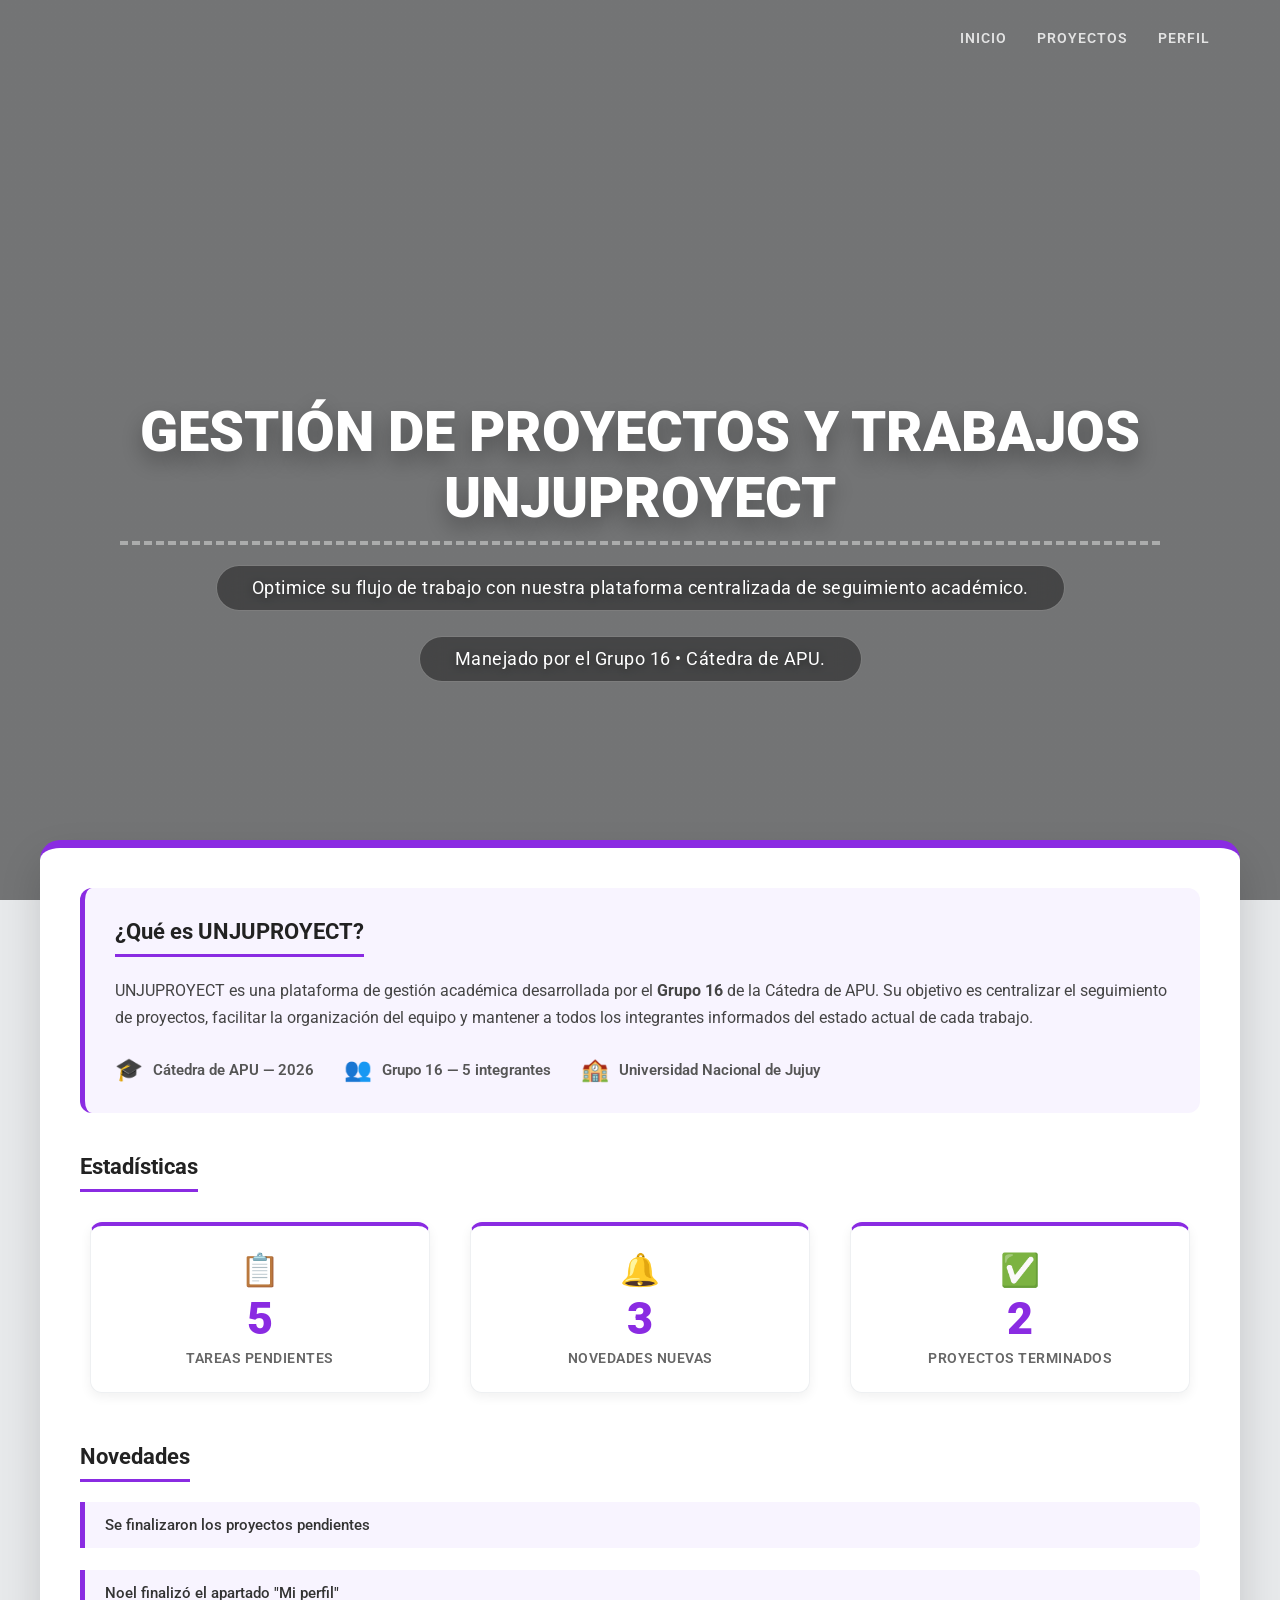
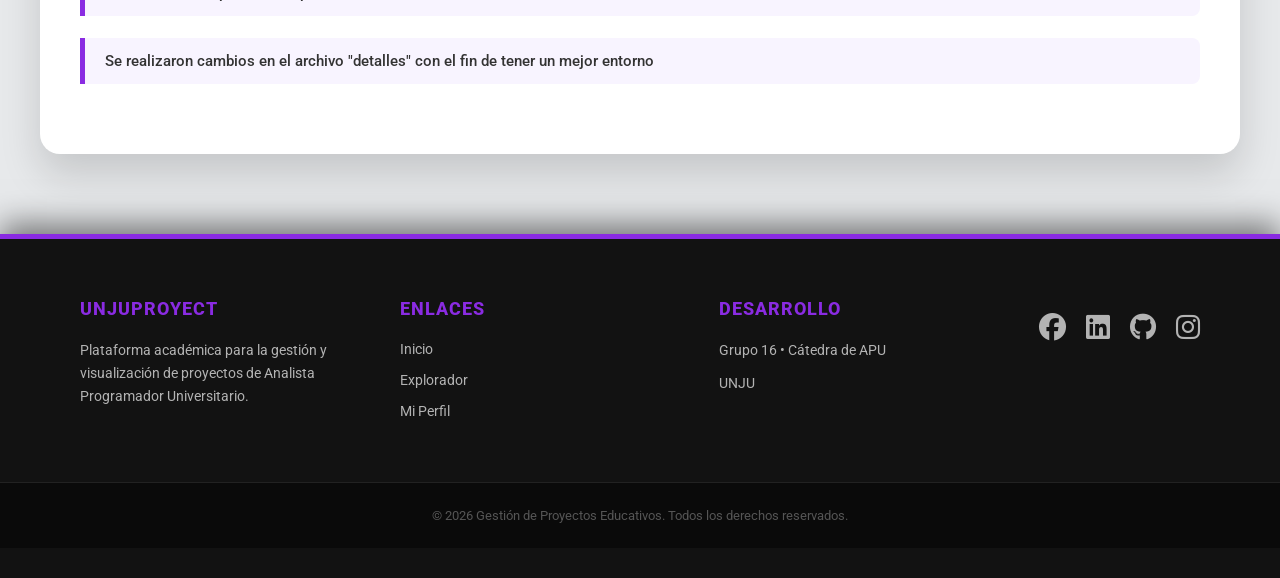
==== commit 2eb26bd7: "Se agrego Footer a todas las paginas y su correspondiente css" ====
--- a/index.html
+++ b/index.html
@@ -10,6 +10,7 @@
     <link rel="preconnect" href="https://fonts.gstatic.com" crossorigin>
     <link href="https://fonts.googleapis.com/css2?family=Roboto:ital,wght@0,100..900;1,100..900&display=swap"
         rel="stylesheet">
+    <link rel="stylesheet" href="https://cdnjs.cloudflare.com/ajax/libs/font-awesome/6.5.1/css/all.min.css">
 </head>
 
 <body>
@@ -93,7 +94,46 @@
     </main>
 
     <footer>
-        <p>&copy; 2026 Gestión de Proyectos Educativos</p>
+        <div class="footer-content">
+            <div class="footer-section">
+                <h4>UNJUPROYECT</h4>
+                <p>Plataforma académica para la gestión y visualización de proyectos de Analista Programador Universitario.</p>
+            </div>
+        
+            <div class="footer-section">
+                <h4>Enlaces</h4>
+                <ul>
+                    <li><a href="index.html">Inicio</a></li>
+                    <li><a href="proyectos.html">Explorador</a></li>
+                    <li><a href="perfil.html">Mi Perfil</a></li>
+                </ul>
+            </div>
+        
+            <div class="footer-section">
+                <h4>Desarrollo</h4>
+                <p>Grupo 16 • Cátedra de APU</p>
+                <p>UNJU</p>
+            </div>
+
+            <div class="social-icons">
+                <a href="#" class="icon-link" title="Facebook">
+                <i class="fa-brands fa-facebook"></i>
+                </a>
+                <a href="#" class="icon-link" title="LinkedIn">
+                <i class="fa-brands fa-linkedin"></i>
+                </a>
+                <a href="#" class="icon-link" title="GitHub">
+                <i class="fa-brands fa-github"></i>
+                </a>
+                <a href="#" class="icon-link" title="Instagram">
+                <i class="fa-brands fa-instagram"></i>
+                </a>
+            </div>
+        </div>
+    
+        <div class="footer-bottom">
+            <p>&copy; 2026 Gestión de Proyectos Educativos. Todos los derechos reservados.</p>
+        </div>
     </footer>
 
 </body>
--- a/css/styles.css
+++ b/css/styles.css
@@ -92,20 +92,38 @@
     text-align: center;
 }
 .containerPerfil {
-    margin: 80px auto;
     display: grid;
     grid-template-columns: repeat(5,1fr);
 }
+
+@media (max-width: 1220px) {
+    .containerPerfil {
+        grid-template-columns: repeat(4,1fr);
+    }
+}
+@media (max-width: 1024px) {
+    .containerPerfil {
+        grid-template-columns: repeat(3,1fr);
+    }
+}
+@media (max-width: 768px) {
+    .containerPerfil {
+        grid-template-columns: repeat(2,1fr);
+    }
+}
+@media (max-width: 480px) {
+    .containerPerfil {
+        grid-template-columns: repeat(1,1fr);
+    }
+}
+
 article {
     background-color: white;
     display: flex;
-    gap: 20px;
     border-radius: 20px;
     flex-direction: column;
-    text-align: center;
-    justify-content: space-between;
     border: 2px solid #e4e4e4;
-    margin: 40px;
+    margin: 10px;
 }
 article:hover {
     box-shadow: 0 2px 15px 0 #000000;
@@ -118,11 +136,10 @@
     width: 100%;
     grid-template-columns: repeat(3,1fr);
     grid-template-rows: repeat(4,80px);
-    border-bottom: solid #e4e4e4;
     align-content: center;
 }
 .img-gradiente {
-    background-image: linear-gradient(to top, #282A35 100%);
+    background-image: linear-gradient(to top, white 0%,#282A35 100%);
     grid-column: 1/4;
     grid-row: 1/3;
     border-top-left-radius: 20px;
@@ -146,6 +163,28 @@
     grid-column: 1/4;
     grid-row: 1/3;
     object-fit: cover;
+}
+.info-alumno {
+    font-family: var(--fuente);
+    text-align: center;
+    background-color: #e4e4e4;
+    border-bottom-right-radius: 20px;
+    border-bottom-left-radius: 20px;
+    border: 2px solid white;
+    font-size: var(--text-size);
+}
+.info-nombre {
+    margin: 10px;
+    padding: 10px;
+    border-bottom: solid white;
+}
+.info-rol {
+    padding-bottom: 5px;
+    margin: 10px;
+    border-bottom: solid white;
+}
+.info-dare {
+    margin: 10px;
 }
 
 /*Proyectos.html*/
@@ -633,4 +672,102 @@
         flex-direction: column;
         gap: 15px;
     }
+}
+
+/* Footer */
+footer {
+    background-color: #121212 !important; 
+    color: #ffffff;
+    padding: 60px 0 30px 0;
+    margin-top: 80px;
+    border-top: 5px solid #8A2BE2; 
+    width: 100%;
+    position: relative;
+    box-shadow: 0 -10px 30px rgba(0, 0, 0, 0.5); 
+}
+
+.footer-content {
+    max-width: 1200px;
+    margin: 0 auto; 
+    display: flex;
+    justify-content: center; 
+    align-items: flex-start;
+    gap: 60px; 
+    padding: 0 40px;
+}
+
+.footer-section {
+    flex: 1;
+    min-width: 200px;
+    text-align: left; 
+}
+
+.footer-section h4 {
+    color: #8A2BE2;
+    font-size: 1.1rem;
+    margin-bottom: 20px;
+    text-transform: uppercase;
+    letter-spacing: 1px;
+    font-weight: 800;
+}
+
+.footer-section p {
+    font-size: 0.9rem;
+    line-height: 1.6;
+    color: #b3b3b3; 
+    margin-bottom: 10px;
+}
+
+.footer-section ul {
+    list-style: none;
+    padding: 0;
+}
+
+.footer-section ul li {
+    margin-bottom: 12px;
+}
+
+.footer-section ul li a {
+    color: #b3b3b3;
+    text-decoration: none;
+    font-size: 0.9rem;
+    transition: all 0.3s ease;
+}
+
+.footer-section ul li a:hover {
+    color: #ffffff;
+    padding-left: 5px; 
+}
+
+
+.social-icons {
+    display: flex;
+    gap: 20px;
+    margin-top: 15px;
+}
+
+.icon-link i {
+    font-size: 1.7rem;
+    color: #b3b3b3;
+    transition: all 0.3s ease;
+}
+
+.icon-link:hover i {
+    color: #8A2BE2;
+    transform: scale(1.2);
+    filter: drop-shadow(0 0 8px rgba(138, 43, 226, 0.8));
+}
+
+.footer-bottom {
+    text-align: center;
+    margin-top: 50px;
+    padding: 25px 0;
+    border-top: 1px solid #222; 
+    background-color: #0a0a0a; 
+}
+
+.footer-bottom p {
+    font-size: 0.8rem;
+    color: #555;
+    margin: 0;
 }
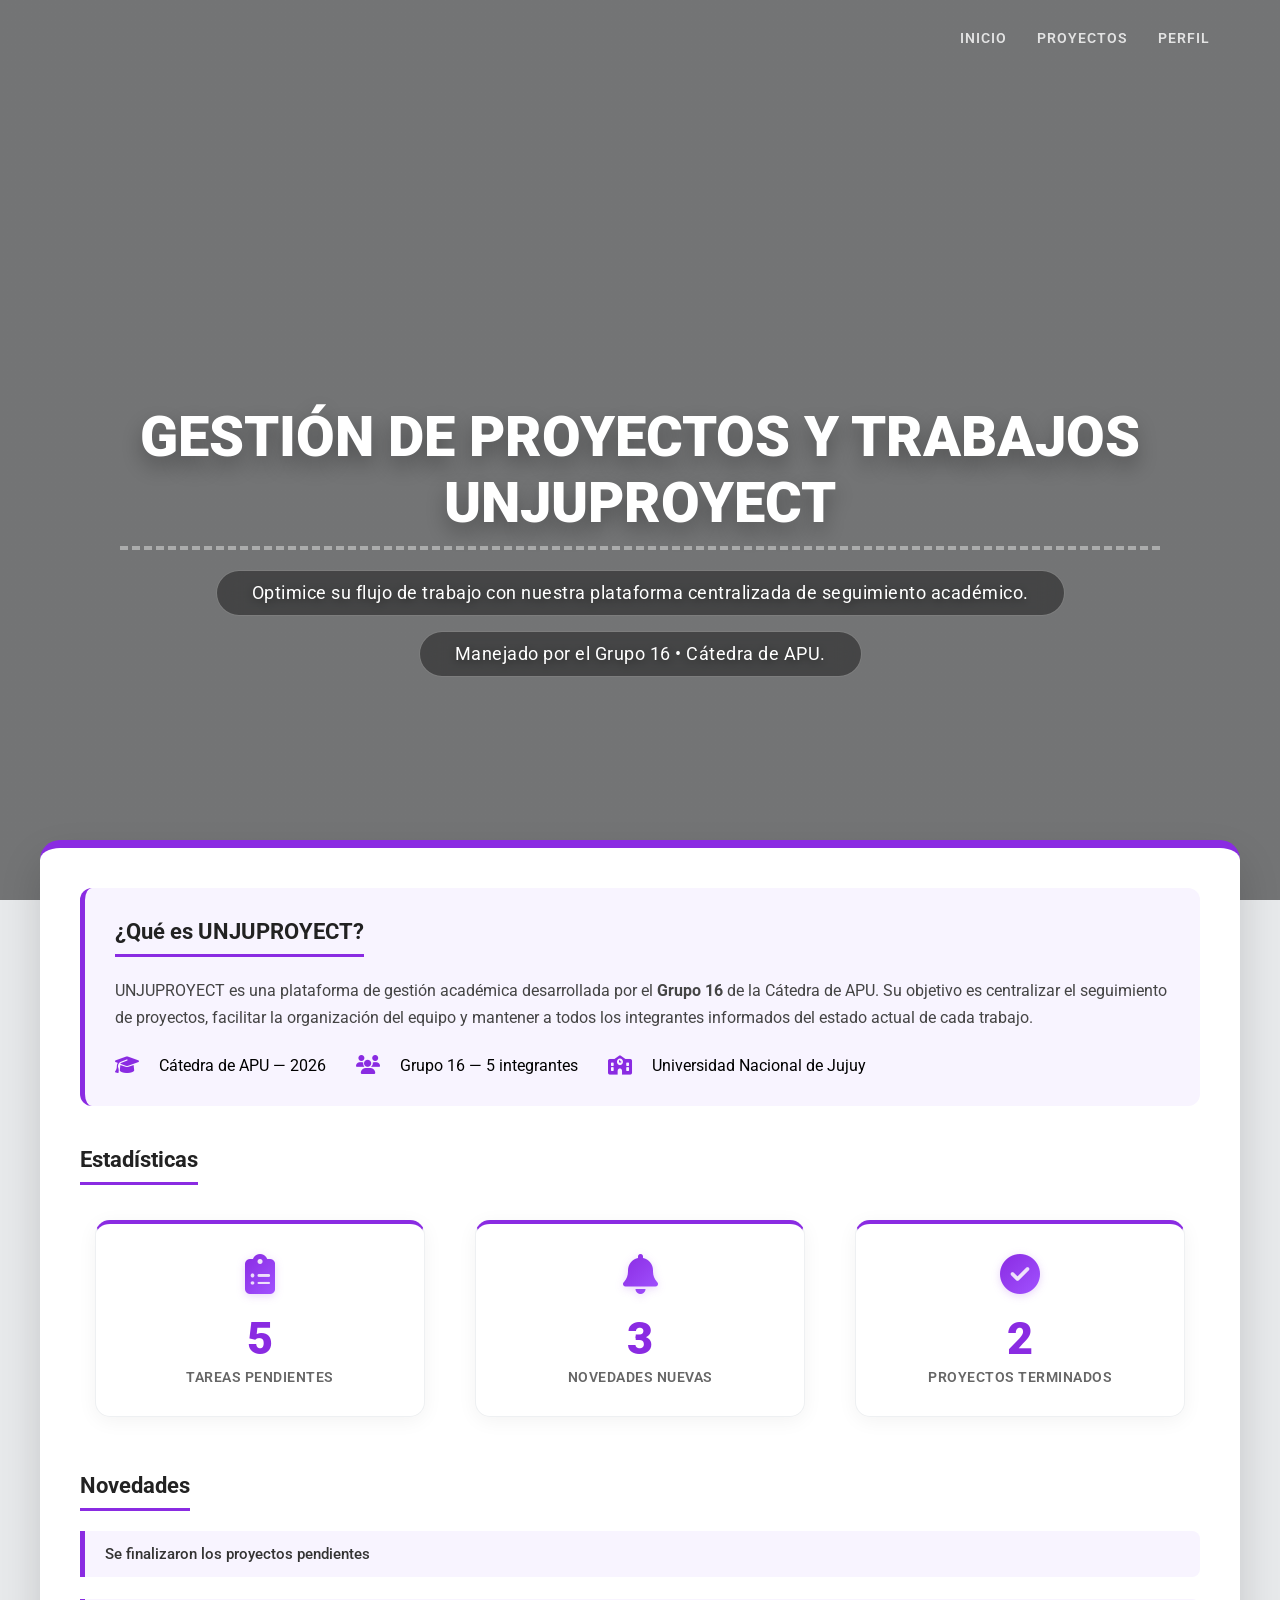
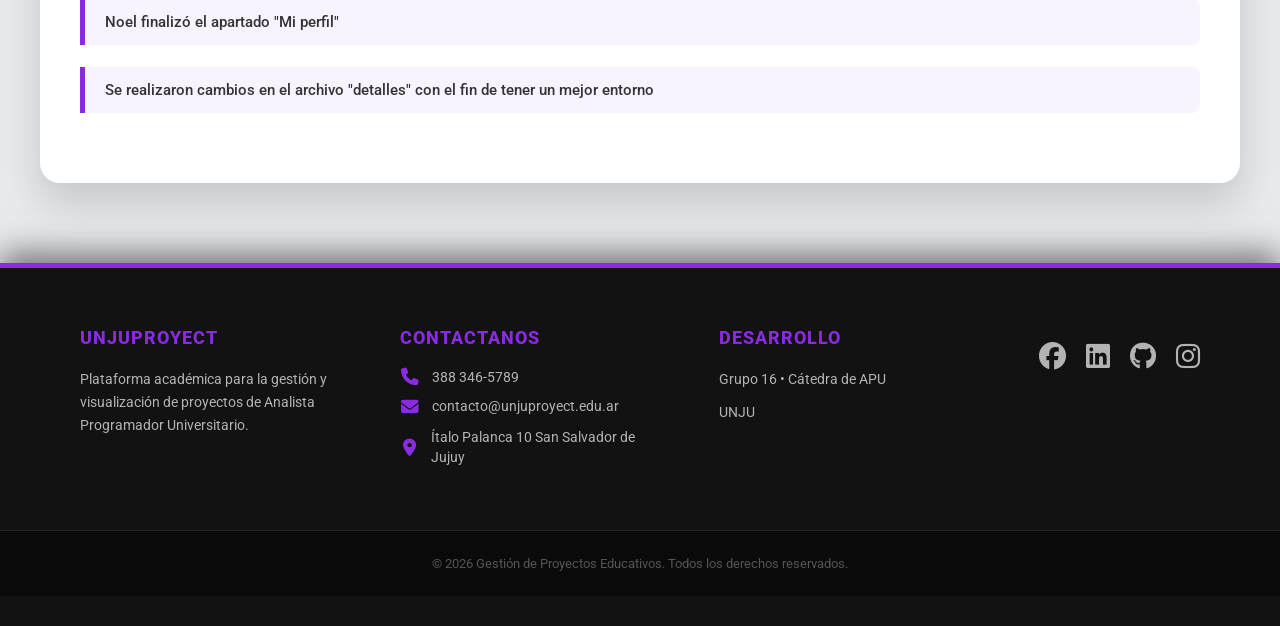
==== commit 1c7d3a13: "Se arreglaron todos los diseños para consistencia visual, se ordeno css con ccomentarios para las se" ====
--- a/index.html
+++ b/index.html
@@ -8,8 +8,7 @@
     <link rel="stylesheet" href="css/styles.css">
     <link rel="preconnect" href="https://fonts.googleapis.com">
     <link rel="preconnect" href="https://fonts.gstatic.com" crossorigin>
-    <link href="https://fonts.googleapis.com/css2?family=Roboto:ital,wght@0,100..900;1,100..900&display=swap"
-        rel="stylesheet">
+    <link href="https://fonts.googleapis.com/css2?family=Roboto:ital,wght@0,100..900;1,100..900&display=swap"rel="stylesheet">
     <link rel="stylesheet" href="https://cdnjs.cloudflare.com/ajax/libs/font-awesome/6.5.1/css/all.min.css">
 </head>
 
@@ -42,15 +41,15 @@
             </p>
             <div class="sobre-datos">
                 <div class="sobre-dato">
-                    <span class="sobre-icono">🎓</span>
+                    <i class="fa-solid fa-graduation-cap sobre-icono-fa"></i>
                     <span class="sobre-texto">Cátedra de APU — 2026</span>
                 </div>
                 <div class="sobre-dato">
-                    <span class="sobre-icono">👥</span>
+                    <i class="fa-solid fa-users sobre-icono-fa"></i>
                     <span class="sobre-texto">Grupo 16 — 5 integrantes</span>
                 </div>
                 <div class="sobre-dato">
-                    <span class="sobre-icono">🏫</span>
+                    <i class="fa-solid fa-school sobre-icono-fa"></i>
                     <span class="sobre-texto">Universidad Nacional de Jujuy</span>
                 </div>
             </div>
@@ -59,24 +58,24 @@
         <!-- Sección de estadísticas -->
         <section class="seccion-estadisticas">
             <h2 class="seccion-titulo">Estadísticas</h2>
-            <div class="tarjetas-grid">
-                <article class="tarjeta-stat">
-                    <span class="stat-icono">📋</span>
+                <div class="tarjetas-grid">
+                    <article class="tarjeta-stat">
+                    <i class="fa-solid fa-clipboard-list stat-icono-fa"></i>
                     <span class="stat-numero">5</span>
                     <span class="stat-etiqueta">Tareas Pendientes</span>
                 </article>
                 <article class="tarjeta-stat">
-                    <span class="stat-icono">🔔</span>
+                    <i class="fa-solid fa-bell stat-icono-fa"></i>
                     <span class="stat-numero">3</span>
                     <span class="stat-etiqueta">Novedades Nuevas</span>
                 </article>
                 <article class="tarjeta-stat">
-                    <span class="stat-icono">✅</span>
-                    <span class="stat-numero">2</span>
+                    <i class="fa-solid fa-circle-check stat-icono-fa"></i>
+                        <span class="stat-numero">2</span>
                     <span class="stat-etiqueta">Proyectos Terminados</span>
                 </article>
-            </div>
-        </section>
+                </div>
+</section>
 
         <!-- Sección de novedades -->
         <section class="seccion-novedades">
@@ -88,9 +87,6 @@
             </ul>
         </section>
 
-        <!-- Sección sobre el proyecto -->
-        
-
     </main>
 
     <footer>
@@ -101,12 +97,21 @@
             </div>
         
             <div class="footer-section">
-                <h4>Enlaces</h4>
-                <ul>
-                    <li><a href="index.html">Inicio</a></li>
-                    <li><a href="proyectos.html">Explorador</a></li>
-                    <li><a href="perfil.html">Mi Perfil</a></li>
-                </ul>
+                <h4>Contactanos</h4>
+                    <ul class="contact-info">
+                    <li>
+                        <i class="fa-solid fa-phone"></i>
+                        <a href="tel:3883465789">388 346-5789</a>
+                    </li>
+                    <li>
+                        <i class="fa-solid fa-envelope"></i>
+                        <a href="mailto:contacto@unjuproyect.edu.ar">contacto@unjuproyect.edu.ar</a>
+                    </li>
+                    <li>
+                        <i class="fa-solid fa-location-dot"></i>
+                        <span>Ítalo Palanca 10 San Salvador de Jujuy</span>
+                    </li>
+                    </ul>
             </div>
         
             <div class="footer-section">
--- a/css/styles.css
+++ b/css/styles.css
@@ -1,12 +1,12 @@
+/* ============================================
+   1. GLOBALES Y VARIABLES
+   ============================================ */
+
 @import url(https://fonts.googleapis.com/css2?family=Roboto:ital,wght@0,100..900;1,100..900&display=swap);
 
-/*Importar la fuente Roboto a css*/
 :root {
     --fuente: 'Roboto';
-    /*variable de fuente*/
-    /*se usa con var(--fuente), por ejemplo font-family: var(--fuente);*/
     --text-size: 1.2rem;
-    /*variable de tamaño de texto*/
     --color-boxes:#8A2BE2;
 }
 
@@ -16,6 +16,152 @@
     margin: 0;
     font-family: var(--fuente);
 }
+
+body {
+    background-color: #E7E9EB; /* Boby gris para el contenido main */
+}
+
+/* ============================================
+   2. HEADER Y NAVEGACIÓN
+   ============================================ */
+
+header {
+    display: flex;
+    flex-direction: column;
+    justify-content: center;
+    align-items: center;
+    height: 100vh;
+    width: 100%;
+    padding: 20px;
+    background-image: linear-gradient(rgba(0, 0, 0, 0.5), rgba(0, 0, 0, 0.5)), url('https://www.unir.net/wp-content/uploads/2021/02/Pro1.webp');
+    background-size: cover;
+    background-position: center;
+    background-attachment: fixed;
+    color: white;
+    position: relative;
+    overflow: hidden;
+}
+
+header h1 {
+    font-size: 4.5rem;
+    font-weight: 900;
+    text-align: center;
+    text-transform: uppercase;
+    text-shadow: 0 10px 30px rgba(0, 0, 0, 0.5);
+    margin-bottom: 40px;
+}
+
+.header-content {
+    text-align: center;
+    padding-top: 80px;
+}
+
+nav {
+    width: 100%;
+    position: absolute;
+    top: 40px;
+    right: 60px;
+    display: flex;
+    justify-content: flex-end;
+    gap: 40px;
+}
+
+nav a {
+    color: rgba(255, 255, 255, 0.9);
+    text-decoration: none;
+    font-weight: 600;
+    font-size: 0.95rem;
+    text-transform: uppercase;
+    letter-spacing: 1.5px;
+    position: relative;
+    padding-bottom: 8px;
+    transition: color 0.3s ease;
+}
+
+nav a::after {
+    content: '';
+    position: absolute;
+    width: 0;
+    height: 2px;
+    bottom: 0;
+    left: 0;
+    background-color: #8A2BE2;
+    transition: width 0.5s ease;
+}
+
+nav a:hover {
+    color: white;
+}
+
+nav a:hover::after {
+    width: 100%;
+}
+
+nav a:active, .proyecto a:active {
+    transform: scale(0.95); 
+}
+
+nav a:focus, .proyecto a:focus, select:focus {
+    outline: 2px solid #4B0082;
+    outline-offset: 3px;
+}
+
+/* Navegación en desktop (ancho mínimo 769 px)  */
+@media (min-width: 769px) {
+    .menu {
+        display: none;
+    }
+
+    nav {
+        width: 100%;
+        position: absolute;
+        top: 30px;
+        right: 50px; 
+        display: flex;
+        justify-content: flex-end; 
+        gap: 30px;
+        padding-right: 20px;
+    }
+
+    nav a {
+        color: rgba(255, 255, 255, 0.8);
+        text-decoration: none;
+        font-weight: 600;
+        font-size: 0.9rem;
+        text-transform: uppercase;
+        letter-spacing: 1px;
+        position: relative; 
+        padding-bottom: 5px;
+        transition: color 0.3s ease;
+    }
+
+    nav a::after {
+        content: '';
+        position: absolute;
+        width: 0;
+        height: 2px;
+        bottom: 0;
+        left: 0;
+        background-color: white;
+        transition: width 0.5s ease; 
+    }
+
+    nav a:hover {
+        color: white;
+    }
+
+    nav a:hover::after {
+        width: 100%; 
+    }
+
+    nav a:active {
+        transform: scale(0.95);
+    }
+}
+
+/* ============================================
+   3. ESTILOS PRINCIPALES (MAIN)
+   ============================================ */
 
 main {
     max-width: 1200px; 
@@ -42,8 +188,8 @@
 main img {
     display: block;
     max-width: 100%;
-    width: 250px;
-    margin: 0 auto 30px auto;
+    width: 280px;
+    margin: 0 auto 50px auto;
 }
 
 main ul {
@@ -85,12 +231,210 @@
     margin-bottom: 0;
 }
 
-/*Perfil*/
+/* ============================================
+   4. INDEX (PÁGINA PRINCIPAL)
+   ============================================ */
+
+/* --- Título del header --- */
+#titulo-h1 {
+    color: #ffffff;
+    font-size: 3.5rem;
+    font-weight: 900;
+    text-transform: uppercase;
+    display: inline-block;
+    padding-bottom: 10px;
+    margin-bottom: 20px;
+    border-bottom: 4px dashed rgba(255, 255, 255, 0.4);
+    text-shadow: 0 10px 20px rgba(0, 0, 0, 0.3);
+}
+
+.btn-header:hover {
+    background-color: #ffffff;
+    color: #8A2BE2;
+    transform: translateY(-3px);
+    box-shadow: 0 10px 25px rgba(0, 0, 0, 0.3);
+}
+
+/* --- Títulos de sección dentro del main --- */
+.seccion-titulo {
+    font-size: 1.4rem;
+    font-weight: 700;
+    color: #222;
+    margin-bottom: 20px;
+    padding-bottom: 10px;
+    border-bottom: 3px solid #8A2BE2;
+    display: inline-block;
+}
+
+/* --- Sección estadísticas --- */
+.seccion-estadisticas {
+    margin-bottom: 40px;
+}
+
+.tarjetas-grid {
+    display: grid;
+    grid-template-columns: repeat(3, 1fr);
+    gap: 20px;
+}
+
+.tarjeta-stat {
+    background: #ffffff;
+    border: 1px solid #eef0f2;
+    border-top: 4px solid #8A2BE2;
+    border-radius: 12px;
+    padding: 25px 20px;
+    display: flex;
+    flex-direction: column;
+    align-items: center;
+    gap: 8px;
+    text-align: center;
+    box-shadow: 0 4px 12px rgba(0, 0, 0, 0.06);
+    transition: transform 0.3s ease, box-shadow 0.3s ease;
+}
+
+.tarjeta-stat:hover {
+    transform: translateY(-5px);
+    box-shadow: 0 10px 25px rgba(138, 43, 226, 0.15);
+}
+
+.stat-icono {
+    font-size: 2rem;
+}
+
+.stat-numero {
+    font-size: 2.8rem;
+    font-weight: 900;
+    color: #8A2BE2;
+    line-height: 1;
+}
+
+.stat-etiqueta {
+    font-size: 0.9rem;
+    font-weight: 600;
+    color: #666;
+    text-transform: uppercase;
+    letter-spacing: 0.5px;
+}
+
+/* --- Sección novedades --- */
+.seccion-novedades {
+    margin-bottom: 20px;
+}
+
+.lista-novedades {
+    list-style: none;
+    padding: 0;
+    display: flex;
+    flex-direction: column;
+    gap: 12px;
+}
+
+.novedad-item {
+    background-color: #f8f4ff;
+    border-left: 5px solid #8A2BE2;
+    padding: 14px 20px;
+    border-radius: 0 8px 8px 0;
+    color: #333;
+    font-weight: 500;
+    font-size: 0.95rem;
+    transition: background-color 0.2s ease;
+}
+
+.novedad-item:hover {
+    background-color: #efe8ff;
+}
+
+/* --- Sección sobre el proyecto --- */
+.seccion-sobre {
+    margin-bottom: 40px;
+    padding: 30px;
+    background-color: #f8f4ff;
+    border-radius: 12px;
+    border-left: 5px solid #8A2BE2;
+}
+
+.sobre-descripcion {
+    color: #444;
+    line-height: 1.7;
+    margin-bottom: 25px;
+    font-size: 1rem;
+}
+
+.sobre-datos {
+    display: flex;
+    gap: 30px;
+    flex-wrap: wrap;
+}
+
+.sobre-dato {
+    display: flex;
+    align-items: center;
+    gap: 10px;
+}
+
+.sobre-icono-fa {
+    color: #8A2BE2;
+    font-size: 1.2rem;
+    margin-right: 10px;
+    display: inline-block; 
+    vertical-align: middle; 
+}
+
+.stat-icono-fa {
+    font-size: 2.5rem;
+    margin-bottom: 15px;
+    display: inline-block;
+    background: linear-gradient(135deg, #8A2BE2, #a152ff);
+    background-clip: text;
+    -webkit-background-clip: text;
+    -webkit-text-fill-color: transparent;
+    filter: drop-shadow(0 2px 4px rgba(138, 43, 226, 0.2));
+}
+
+.tarjeta-stat {
+    flex: 1;
+    display: flex;
+    flex-direction: column;
+    align-items: center;
+    padding: 30px;
+    background: #ffffff;
+    border-radius: 15px;
+    border-top: 4px solid #8A2BE2; 
+    box-shadow: 0 4px 20px rgba(0,0,0,0.05);
+    transition: transform 0.3s ease;
+    text-align: center;
+}
+
+.tarjeta-stat:hover {
+    transform: translateY(-10px);
+    box-shadow: 0 10px 25px rgba(138, 43, 226, 0.15);
+}
+
+/* --- Responsive para estadísticas y otras secciones --- */
+@media (max-width: 768px) {
+    .tarjetas-grid {
+        grid-template-columns: 1fr;
+    }
+
+    #titulo-h1 {
+        font-size: 2.2rem;
+    }
+
+    .sobre-datos {
+        flex-direction: column;
+        gap: 15px;
+    }
+}
+
+/* ============================================
+   5. PERFIL DE INTEGRANTES
+   ============================================ */
 
 h1 {
     margin: 100px;
     text-align: center;
 }
+
 .containerPerfil {
     display: grid;
     grid-template-columns: repeat(5,1fr);
@@ -118,43 +462,61 @@
 }
 
 article {
-    background-color: white;
-    display: flex;
+    background-color: #ffffff;
+    display: flex;
+    flex-direction: column;
     border-radius: 20px;
-    flex-direction: column;
-    border: 2px solid #e4e4e4;
-    margin: 10px;
-}
+    border: 1px solid #eaeaea; 
+    margin: 15px;
+    overflow: hidden;
+    transition: all 0.3s ease;
+    box-shadow: 0 5px 15px rgba(0,0,0,0.03); 
+}
+
 article:hover {
-    box-shadow: 0 2px 15px 0 #000000;
-}
+    transform: translateY(-5px);
+    box-shadow: 0 10px 30px rgba(0,0,0,0.08); 
+}
+
 img {
     width: 100px;
 }
+
 .img-perfiles { 
     display: grid;
     width: 100%;
-    grid-template-columns: repeat(3,1fr);
-    grid-template-rows: repeat(4,80px);
-    align-content: center;
-}
+    grid-template-columns: 1fr;
+    grid-template-rows: 150px 50px; 
+    position: relative;
+    background-color: #fcfcfc; 
+}
+
 .img-gradiente {
-    background-image: linear-gradient(to top, white 0%,#282A35 100%);
+    background-image: linear-gradient(
+        to bottom, 
+        rgba(0, 0, 0, 0.45) 0%,   
+        rgba(138, 43, 226, 0.08) 50%, 
+        rgba(255, 255, 255, 0) 100%  
+    );
     grid-column: 1/4;
     grid-row: 1/3;
     border-top-left-radius: 20px;
     border-top-right-radius: 20px;
 }
+
 .img-perfil {
     border-radius: 50%;
     object-fit: cover;
-    width: 200px;
-    height: 200px;
-    transform: scale(0.5);
-    grid-column: 2;
-    grid-row: 2/4;
+    width: 130px;
+    height: 130px;
+    grid-column: 1 / -1;
+    grid-row: 1 / 3;
     align-self: center;
-}
+    justify-self: center;
+    box-shadow: 0 4px 10px rgba(0,0,0,0.1);
+    z-index: 2;
+}
+
 .img-fondo {
     border-top-left-radius: 20px;
     border-top-right-radius: 20px;
@@ -164,99 +526,57 @@
     grid-row: 1/3;
     object-fit: cover;
 }
+
 .info-alumno {
     font-family: var(--fuente);
     text-align: center;
-    background-color: #e4e4e4;
-    border-bottom-right-radius: 20px;
-    border-bottom-left-radius: 20px;
-    border: 2px solid white;
-    font-size: var(--text-size);
-}
+    padding: 20px;
+    background-color: #ffffff;
+}
+
 .info-nombre {
-    margin: 10px;
-    padding: 10px;
-    border-bottom: solid white;
-}
-.info-rol {
-    padding-bottom: 5px;
-    margin: 10px;
-    border-bottom: solid white;
-}
+    margin: 0 0 15px 0;
+    font-size: 1.1rem;
+    font-weight: 800;
+    color: #1a1a1a;
+    min-height: 50px; 
+    display: flex;
+    align-items: center;
+    justify-content: center;
+}
+
+.divisor-minimalista {
+    height: 1px;
+    background-color: #eaeaea;
+    width: 60%;
+    margin: 0 auto 15px auto;
+}
+
+.info-rol-titulo {
+    font-size: 0.8rem;
+    color: #8A2BE2; 
+    font-weight: 700;
+    text-transform: uppercase;
+    letter-spacing: 1px;
+    margin-bottom: 5px;
+}
+
+.info-rol-puesto {
+    font-size: 0.9rem;
+    color: #555;
+    margin: 0;
+}
+
 .info-dare {
-    margin: 10px;
-}
-
-/*Proyectos.html*/
-
-/* header */
-
-header {
-    display: flex;
-    flex-direction: column;
-    justify-content: center;
-    align-items: center;
-    height: 100vh;
+    margin: 0 !important;
+    padding: 15px 0;
+    font-size: 0.85rem;
     width: 100%;
-    padding: 20px;
-    background-image: linear-gradient(rgba(0, 0, 0, 0.5), rgba(0, 0, 0, 0.5)), url('https://www.unir.net/wp-content/uploads/2021/02/Pro1.webp');
-    background-size: cover;
-    background-position: center;
-    background-attachment: fixed;
-    color: white;
-    position: relative;
-    overflow: hidden;
-}
-
-nav {
-    width: 100%;
-    position: absolute;
-    top: 40px;
-    right: 60px;
-    display: flex;
-    justify-content: flex-end;
-    gap: 40px;
-}
-
-nav a {
-    color: rgba(255, 255, 255, 0.9);
-    text-decoration: none;
-    font-weight: 600;
-    font-size: 0.95rem;
-    text-transform: uppercase;
-    letter-spacing: 1.5px;
-    position: relative;
-    padding-bottom: 8px;
-    transition: color 0.3s ease;
-}
-
-nav a::after {
-    content: '';
-    position: absolute;
-    width: 0;
-    height: 2px;
-    bottom: 0;
-    left: 0;
-    background-color: #8A2BE2;
-    transition: width 0.5s ease;
-}
-
-nav a:hover {
-    color: white;
-}
-
-nav a:hover::after {
-    width: 100%;
-}
-
-header h1 {
-    font-size: 4.5rem;
-    font-weight: 900;
-    text-align: center;
-    text-transform: uppercase;
-    text-shadow: 0 10px 30px rgba(0, 0, 0, 0.5);
-    margin-bottom: 40px;
-}
+}
+
+/* ============================================
+   6. PROYECTOS Y FILTROS
+   ============================================ */
 
 .proyecto-info {
     display: flex;
@@ -269,6 +589,7 @@
     padding: 0 !important;
     box-shadow: none !important;
 }
+
 
 .proyecto-info p {
     background: rgba(0, 0, 0, 0.4);
@@ -284,57 +605,31 @@
     transition: all 0.3s ease;
 }
 
+.proyecto-info p:hover {
+    background: rgba(138, 43, 226, 0.3);
+    border-color: rgba(138, 43, 226, 0.5);
+    transform: translateY(-3px);
+    cursor: default;
+}
+
+/* Media query: Afecta a Header, Nav y Proyecto */
 @media (max-width: 768px) {
-    header h1 {
-        font-size: 2.5rem;
-    }
-    nav {
+    header h1 { 
+        font-size: 2rem; 
+    }
+    nav { 
         right: 0;
         justify-content: center;
         padding-right: 0;
         top: 20px;
-    }
-}
-
-.header-content {
-    text-align: center;
-    padding-top: 80px;
-}
-
-.proyecto-info {
-    display: flex;
-    justify-content: center;
-    gap: 25px;
-    font-size: 0.9rem;
-    background: rgba(255, 255, 255, 0.15);
-    padding: 10px 25px;
-    border-radius: 100px;
-    width: fit-content;
-    margin: 0 auto;
-    backdrop-filter: blur(10px);
-    border: 1px solid rgba(255, 255, 255, 0.2);
-}
-
-main img {
-    display: block;
-    max-width: 100%;
-    width: 280px;
-    margin: 0 auto 50px auto;
-}
-
-@media (max-width: 768px) {
-    header h1 { font-size: 2rem; }
-    nav { gap: 20px; top: 20px; }
+        gap: 20px; 
+    }
     .proyecto-info {
         flex-direction: column;
         gap: 5px;
         border-radius: 15px;
     }
 }
-
-/* main */
-
-/* section */
 
 .proyecto {
     grid-column: span 2; 
@@ -356,11 +651,9 @@
     grid-column: 2 / span 2;
 }
 
-
 .proyecto:nth-child(5) {
     grid-column: 4 / span 2;
 }
-
 
 .proyecto img {
     max-width: 140px;
@@ -385,296 +678,77 @@
     transform: translateY(-2px);
 }
 
-.proyecto-info p:hover {
-    background: rgba(138, 43, 226, 0.3);
-    border-color: rgba(138, 43, 226, 0.5);
-    transform: translateY(-3px);
-    cursor: default;
-}
-
-/* Navegación en desktop (ancho mínimo 769 px)  */
-
-@media (min-width: 769px) {
-    .menu {
-        display: none;
-    }
-
-    nav {
-    width: 100%;
-    position: absolute;
-    top: 30px;
-    right: 50px; 
-    display: flex;
-    justify-content: flex-end; 
-    gap: 30px;
-    padding-right: 20px;
-}
-
-nav a {
-    color: rgba(255, 255, 255, 0.8);
-    text-decoration: none;
-    font-weight: 600;
-    font-size: 0.9rem;
-    text-transform: uppercase;
-    letter-spacing: 1px;
-    position: relative; 
-    padding-bottom: 5px;
-    transition: color 0.3s ease;
-}
-
-nav a::after {
-    content: '';
-    position: absolute;
-    width: 0;
-    height: 2px;
-    bottom: 0;
-    left: 0;
-    background-color: white;
-    transition: width 0.5s ease; 
-}
-
-nav a:hover {
-    color: white;
-}
-
-nav a:hover::after {
-    width: 100%; 
-}
-
-nav a:active {
-    transform: scale(0.95);
-}
-}
-
-nav a:active, .proyecto a:active {
-    transform: scale(0.95); 
-}
-
-nav a:focus, .proyecto a:focus, select:focus {
-    outline: 2px solid #4B0082;
-    outline-offset: 3px;
-}
-/* Filtro de proyecto */
+/* Filtros de proyecto */
 aside {
     width: 100%;
-    margin-bottom: 40px;
+    margin-bottom: 50px;
+    padding: 20px 0;
+    border-top: 1px solid #f0f0f0;
+    border-bottom: 1px solid #f0f0f0;
+}
+
+aside h3 {
+    font-size: 0.75rem;
+    text-transform: uppercase;
+    letter-spacing: 2px;
+    color: #4B0082;
+    margin-bottom: 25px;
+    text-align: center;
 }
 
 aside form {
     display: flex;
-    justify-content: space-between;
-    align-items: flex-end;
-    gap: 20px;
+    justify-content: center; 
+    align-items: center;
+    gap: 30px;
     width: 100%;
 }
 
 .filtros {
-    flex: 1; 
+    flex: 0 1 200px; 
     display: flex;
     flex-direction: column;
-    gap: 8px;
+    gap: 10px;
+}
+
+aside label {
+    font-size: 0.7rem;
+    font-weight: 600;
+    color: #666;
+    margin-left: 5px;
 }
 
 aside select {
     width: 100%;
-    padding: 12px;
-    border-radius: 8px;
-    border: 1px solid #ddd;
-    font-family: inherit;
-}
-
-body {
-    background-color: #E7E9EB; /* Boby gris para el contenido main */
+    padding: 10px 15px;
+    border-radius: 6px;
+    background-color: #f9f9f9;
+    border: 1px solid #eee; 
+    color: #333;
+    font-size: 0.85rem;
+    appearance: none; 
+    background-image: url("data:image/svg+xml;charset=UTF-8,%3Csvg xmlns='http://www.w3.org/2000/svg' width='12' height='12' viewBox='0 0 24 24' fill='none' stroke='%23999' stroke-width='2' stroke-linecap='round' stroke-linejoin='round'%3E%3Cpolyline points='6 9 12 15 18 9'%3E%3C/polyline%3E%3C/svg%3E");
+    background-repeat: no-repeat;
+    background-position: right 15px center;
+    cursor: pointer;
+    transition: all 0.3s ease;
+}
+
+aside select:hover {
+    background-color: #ffffff;
+    border-color: #8A2BE2; 
+    box-shadow: 0 4px 12px rgba(0,0,0,0.05);
+}
+
+aside select:focus {
+    outline: none;
+    border-color: #8A2BE2;
 }
 
 /* ============================================
-   ESTILOS PARA INDEX.HTML
+   7. FOOTER Y DETALLES
    ============================================ */
 
-/* --- Título del header (aplica a todas las páginas) --- */
-#titulo-h1 {
-    color: #ffffff;
-    font-size: 3.5rem;
-    font-weight: 900;
-    text-transform: uppercase;
-    display: inline-block;
-    padding-bottom: 10px;
-    margin-bottom: 20px;
-    border-bottom: 4px dashed rgba(255, 255, 255, 0.4);
-    text-shadow: 0 10px 20px rgba(0, 0, 0, 0.3);
-}
-
-/* --- Botón "Ver Proyectos" en el header --- */
-.btn-header {
-    display: inline-block;
-    margin-top: 25px;
-    padding: 14px 40px;
-    background-color: #8A2BE2;
-    color: #ffffff;
-    text-decoration: none;
-    font-weight: 700;
-    font-size: 1rem;
-    text-transform: uppercase;
-    letter-spacing: 1.5px;
-    border-radius: 100px;
-    border: 2px solid rgba(255, 255, 255, 0.3);
-    transition: all 0.3s ease;
-}
-
-.btn-header:hover {
-    background-color: #ffffff;
-    color: #8A2BE2;
-    transform: translateY(-3px);
-    box-shadow: 0 10px 25px rgba(0, 0, 0, 0.3);
-}
-
-/* --- Títulos de sección dentro del main --- */
-.seccion-titulo {
-    font-size: 1.4rem;
-    font-weight: 700;
-    color: #222;
-    margin-bottom: 20px;
-    padding-bottom: 10px;
-    border-bottom: 3px solid #8A2BE2;
-    display: inline-block;
-}
-
-/* --- Sección estadísticas --- */
-.seccion-estadisticas {
-    margin-bottom: 40px;
-}
-
-.tarjetas-grid {
-    display: grid;
-    grid-template-columns: repeat(3, 1fr);
-    gap: 20px;
-}
-
-.tarjeta-stat {
-    background: #ffffff;
-    border: 1px solid #eef0f2;
-    border-top: 4px solid #8A2BE2;
-    border-radius: 12px;
-    padding: 25px 20px;
-    display: flex;
-    flex-direction: column;
-    align-items: center;
-    gap: 8px;
-    text-align: center;
-    box-shadow: 0 4px 12px rgba(0, 0, 0, 0.06);
-    transition: transform 0.3s ease, box-shadow 0.3s ease;
-}
-
-.tarjeta-stat:hover {
-    transform: translateY(-5px);
-    box-shadow: 0 10px 25px rgba(138, 43, 226, 0.15);
-}
-
-.stat-icono {
-    font-size: 2rem;
-}
-
-.stat-numero {
-    font-size: 2.8rem;
-    font-weight: 900;
-    color: #8A2BE2;
-    line-height: 1;
-}
-
-.stat-etiqueta {
-    font-size: 0.9rem;
-    font-weight: 600;
-    color: #666;
-    text-transform: uppercase;
-    letter-spacing: 0.5px;
-}
-
-/* --- Sección novedades --- */
-.seccion-novedades {
-    margin-bottom: 20px;
-}
-
-.lista-novedades {
-    list-style: none;
-    padding: 0;
-    display: flex;
-    flex-direction: column;
-    gap: 12px;
-}
-
-.novedad-item {
-    background-color: #f8f4ff;
-    border-left: 5px solid #8A2BE2;
-    padding: 14px 20px;
-    border-radius: 0 8px 8px 0;
-    color: #333;
-    font-weight: 500;
-    font-size: 0.95rem;
-    transition: background-color 0.2s ease;
-}
-
-.novedad-item:hover {
-    background-color: #efe8ff;
-}
-
-/* --- Responsive para estadísticas --- */
-@media (max-width: 768px) {
-    .tarjetas-grid {
-        grid-template-columns: 1fr;
-    }
-
-    #titulo-h1 {
-        font-size: 2.2rem;
-    }
-}
-
-/* --- Sección sobre el proyecto --- */
-.seccion-sobre {
-    margin-bottom: 40px;
-    padding: 30px;
-    background-color: #f8f4ff;
-    border-radius: 12px;
-    border-left: 5px solid #8A2BE2;
-}
-
-.sobre-descripcion {
-    color: #444;
-    line-height: 1.7;
-    margin-bottom: 25px;
-    font-size: 1rem;
-}
-
-.sobre-datos {
-    display: flex;
-    gap: 30px;
-    flex-wrap: wrap;
-}
-
-.sobre-dato {
-    display: flex;
-    align-items: center;
-    gap: 10px;
-}
-
-.sobre-icono {
-    font-size: 1.4rem;
-}
-
-.sobre-texto {
-    font-size: 0.95rem;
-    font-weight: 600;
-    color: #555;
-}
-
-/* --- Responsive nuevas secciones --- */
-@media (max-width: 768px) {
-    .sobre-datos {
-        flex-direction: column;
-        gap: 15px;
-    }
-}
-
-/* Footer */
 footer {
     background-color: #121212 !important; 
     color: #ffffff;
@@ -739,7 +813,6 @@
     padding-left: 5px; 
 }
 
-
 .social-icons {
     display: flex;
     gap: 20px;
@@ -770,4 +843,113 @@
     font-size: 0.8rem;
     color: #555;
     margin: 0;
+}
+
+.contact-info {
+    list-style: none;
+    padding: 0;
+}
+
+.contact-info li {
+    display: flex;
+    align-items: center;
+    gap: 12px; 
+    margin-bottom: 15px;
+    color: #b3b3b3;
+    font-size: 0.9rem;
+}
+
+.contact-info i {
+    color: #8A2BE2; 
+    font-size: 1.1rem;
+    width: 20px;
+    text-align: center;
+}
+
+.contact-info a {
+    color: #b3b3b3;
+    text-decoration: none;
+    transition: color 0.3s ease;
+}
+
+.contact-info a:hover {
+    color: #ffffff;
+}
+
+.contact-info span {
+    line-height: 1.4;
+}
+
+/* ============================================
+   8. RESPONSIVO
+   ============================================ */
+
+@media (max-width: 1024px) {
+    .footer-content {
+        gap: 30px;
+        padding: 0 20px;
+    }
+    
+    .proyectos {
+        grid-template-columns: repeat(4, 1fr); 
+    }
+}
+
+@media (max-width: 768px) {
+    header {
+        height: auto;
+        min-height: 100vh;
+        padding: 60px 20px;
+    }
+
+
+    main {
+        width: 92%;
+        margin: -30px auto 30px auto;
+        padding: 20px;
+    }
+
+    .proyectos {
+        grid-template-columns: 1fr; 
+    }
+
+    .proyecto, .proyecto:nth-child(4), .proyecto:nth-child(5) {
+        grid-column: span 1;
+    }
+
+    aside form {
+        flex-direction: column;
+        gap: 15px;
+    }
+
+    .filtros {
+        flex: 1;
+        width: 100%;
+    }
+
+    .footer-content {
+        flex-direction: column;
+        align-items: center;
+        text-align: center;
+    }
+
+    .footer-section {
+        text-align: center;
+        width: 100%;
+    }
+
+    .contact-info li, .social-icons {
+        justify-content: center;
+    }
+}
+
+@media (max-width: 480px) {
+    header h1 {
+        font-size: 2.2rem;
+    }
+
+    .proyecto-info p {
+        padding: 10px 20px;
+        font-size: 0.9rem;
+    }
 }
